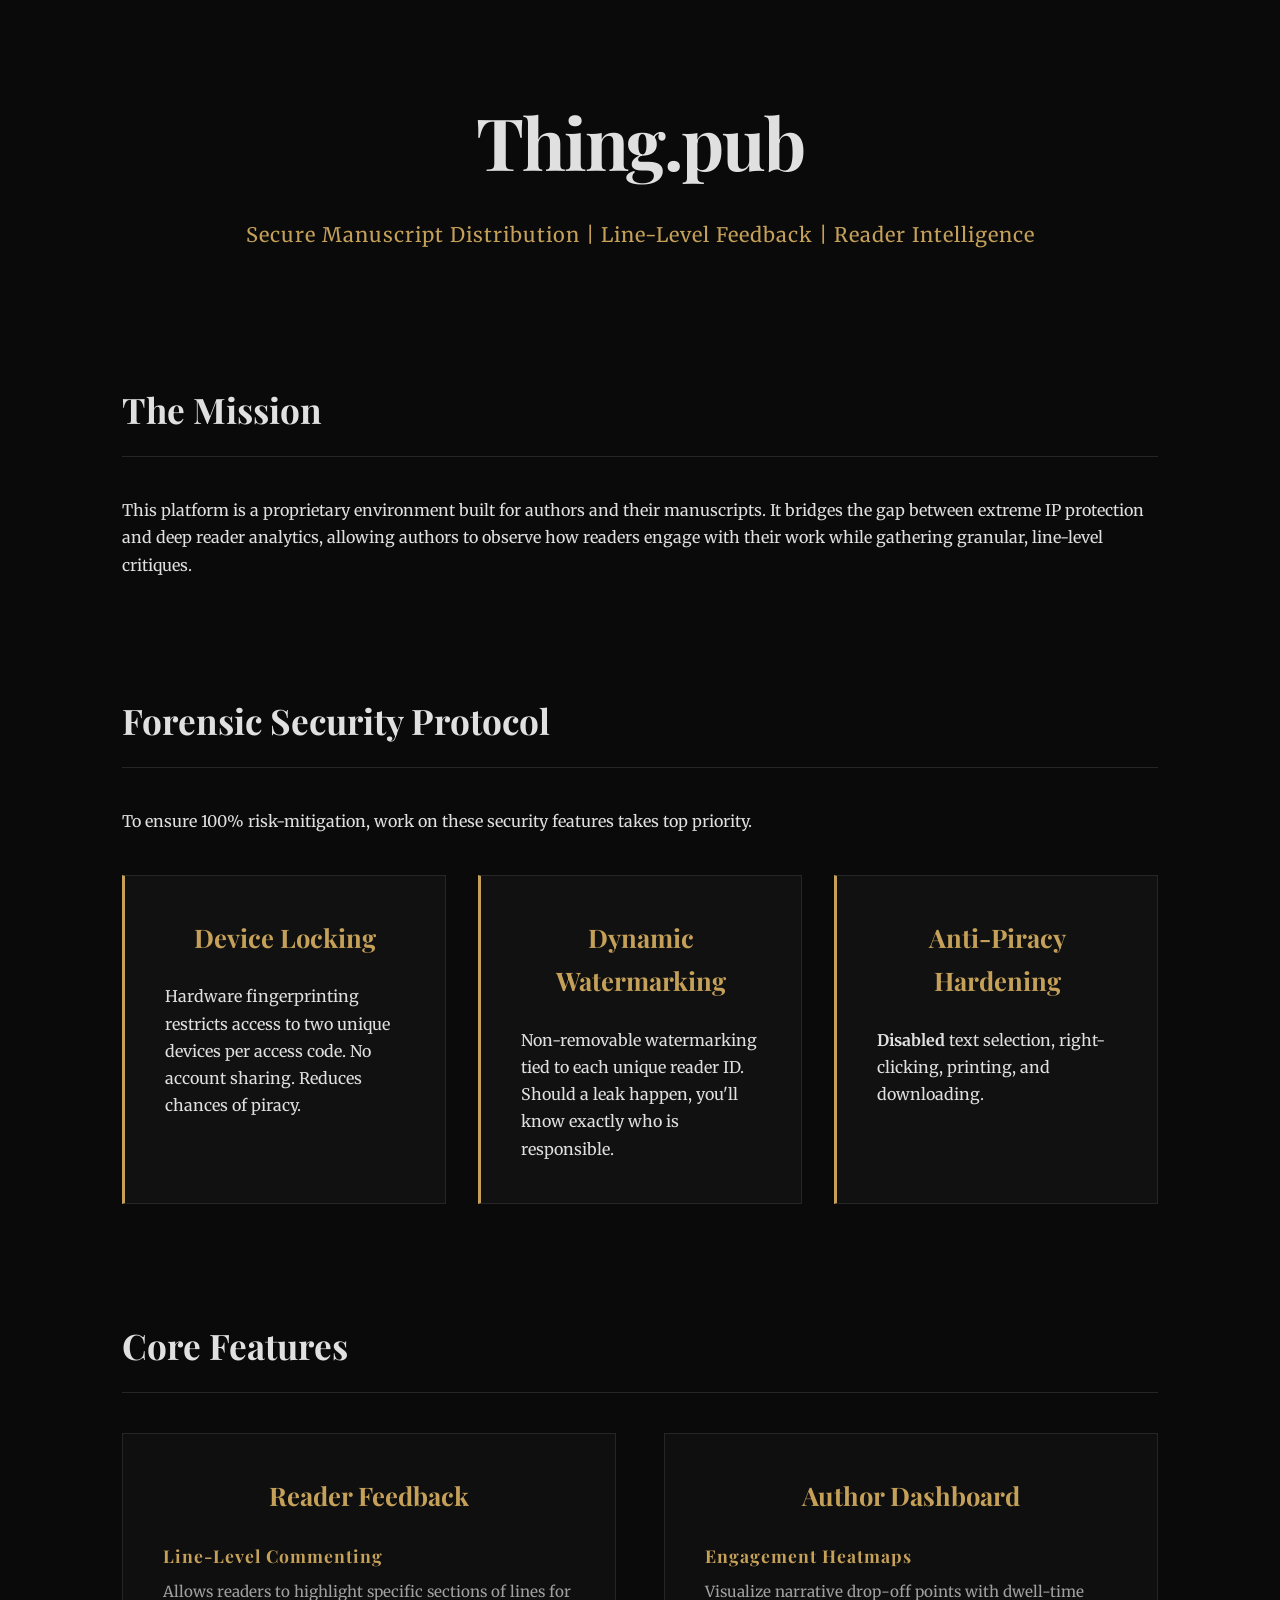
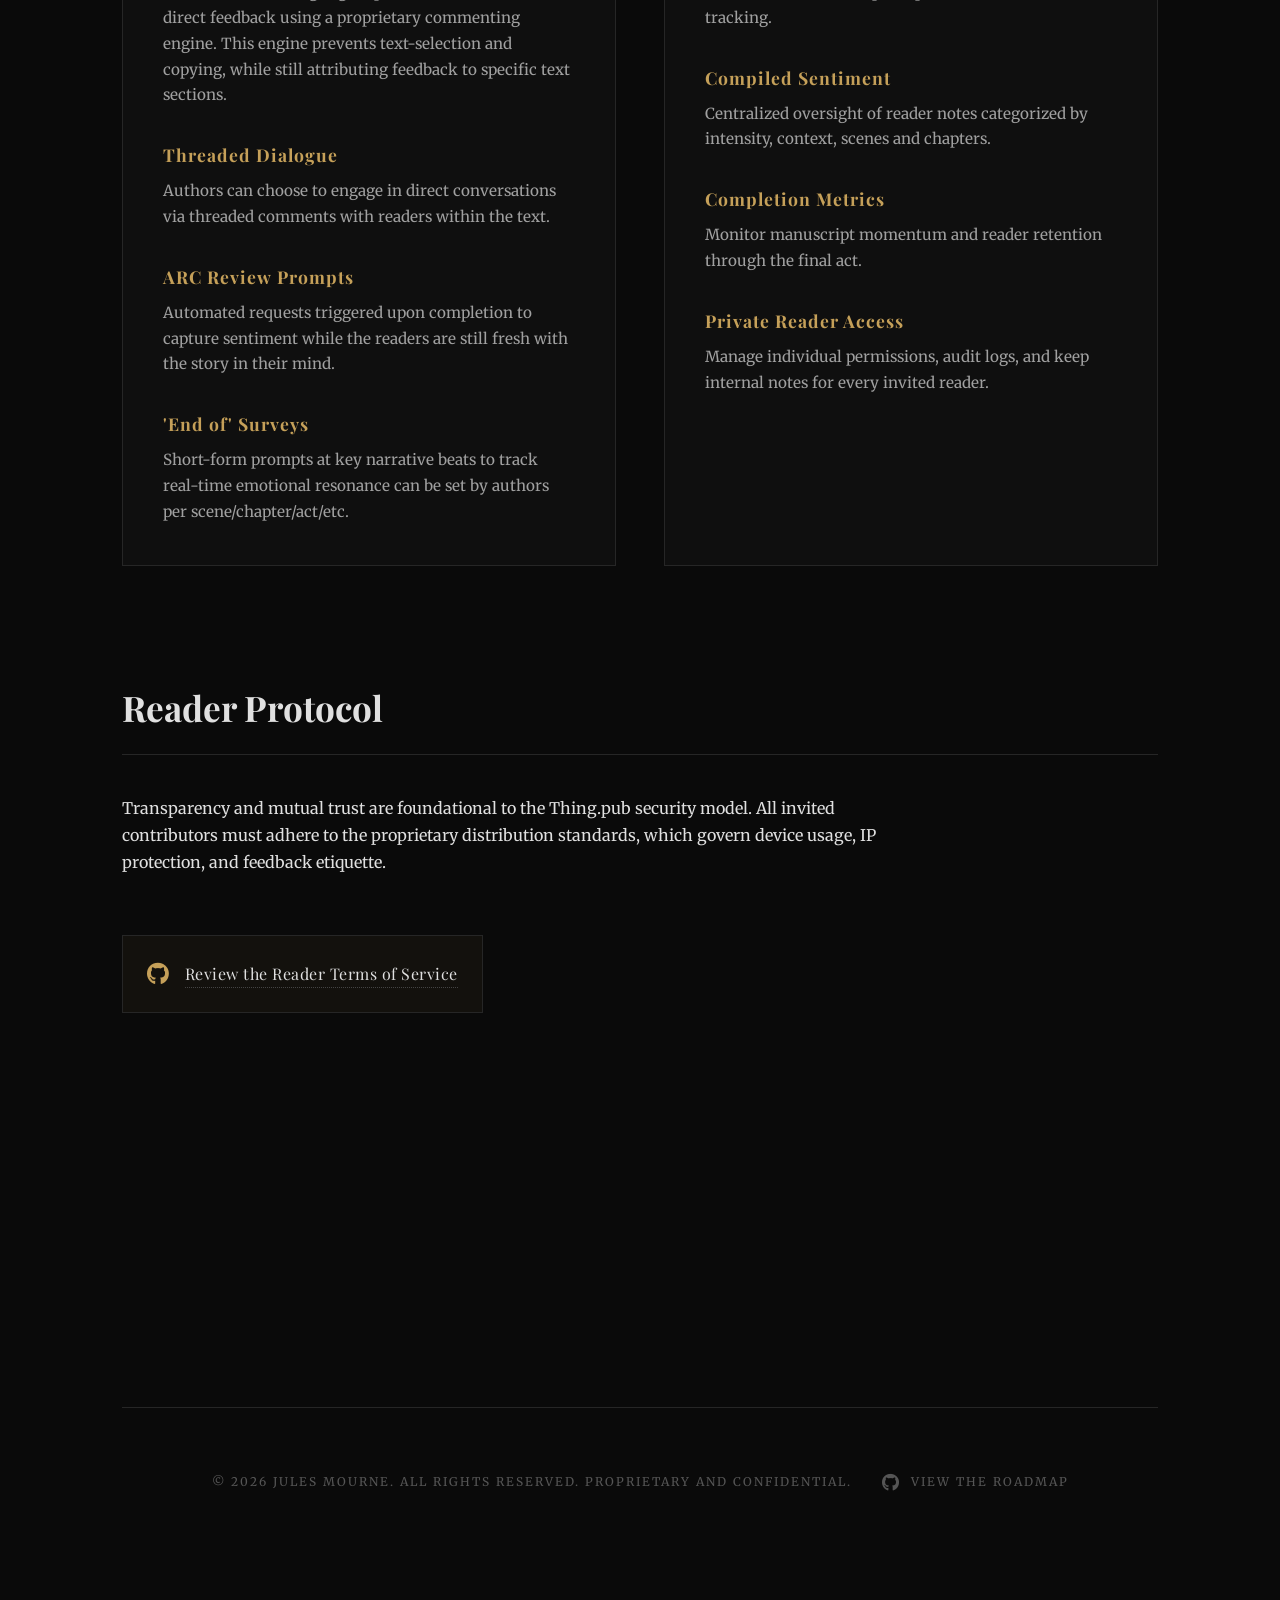
==== index.html @ 2115d245 "Update index.html" ====
<!DOCTYPE html>
<html lang="en">
<head>
    <meta charset="UTF-8">
    <meta name="viewport" content="width=device-width, initial-scale=1.0">
    <title>Thing.pub | Secure Manuscript Distribution</title>
    
    <link href="https://fonts.googleapis.com/css2?family=Merriweather:wght@300;400&family=Playfair+Display:wght@700&display=swap" rel="stylesheet">
    <link rel="stylesheet" href="https://cdnjs.cloudflare.com/ajax/libs/font-awesome/6.0.0/css/all.min.css">
    
    <style>
        :root {
            --bg-color: #0a0a0a;
            --card-bg: #141414;
            --text-primary: #e0e0e0;
            --text-secondary: #a0a0a0;
            --accent-color: #c5a059; 
            --border-color: #262626;
            --serif-header: 'Playfair Display', serif;
            --serif-body: 'Merriweather', serif;
        }

        * { box-sizing: border-box; margin: 0; padding: 0; }

        body {
            background-color: var(--bg-color);
            color: var(--text-primary);
            font-family: var(--serif-body);
            line-height: 1.7;
            -webkit-font-smoothing: antialiased;
        }

        .container {
            max-width: 1100px;
            margin: 0 auto;
            padding: 5rem 2rem;
        }

        header { text-align: center; margin-bottom: 8rem; }

        h1 {
            font-family: var(--serif-header);
            font-size: clamp(3rem, 8vw, 4.5rem);
            margin-bottom: 1rem;
            letter-spacing: -2px;
        }

        .tagline {
            font-style: none;
            color: var(--accent-color);
            font-size: 1.25rem;
            letter-spacing: 1px;
        }

        h2 {
            font-family: var(--serif-header);
            font-size: 2.2rem;
            margin-bottom: 2.5rem;
            border-bottom: 1px solid var(--border-color);
            padding-bottom: 1rem;
        }

        h3 {
            font-family: var(--serif-header);
            color: var(--accent-color);
            margin-bottom: 1.5rem;
            font-size: 1.6rem;
            text-align: center;
        }

        .section { margin-bottom: 7rem; }

        /* Section 1: Security Priority */
        .section h2 + p {
            margin-bottom: 2.5rem;
        }
        .security-grid {
            display: grid;
            grid-template-columns: repeat(auto-fit, minmax(300px, 1fr));
            gap: 2rem;
            margin-bottom: 4rem;
        }

        .security-card {
            background: #111;
            padding: 2.5rem;
            border: 1px solid var(--border-color);
            border-left: 3px solid var(--accent-color);
        }

        /* Section 2: Split Categories */
        .category-columns {
            display: grid;
            grid-template-columns: 1fr 1fr;
            gap: 3rem;
        }

        .column-box {
            background: rgba(255, 255, 255, 0.02);
            padding: 2.5rem;
            border: 1px solid var(--border-color);
        }

        .feature-item {
            margin-bottom: 2rem;
        }

        .feature-item:last-child { margin-bottom: 0; }

        .feature-item strong {
            display: block;
            color: var(--accent-color);
            font-family: var(--serif-header);
            font-size: 1.1rem;
            margin-bottom: 0.5rem;
            text-transform: none;
            letter-spacing: 1px;
        }

        .feature-item p {
            font-size: 0.95rem;
            color: var(--text-secondary);
            margin: 0;
        }

        /* Reader Info Styles */
        .protocol-content {
            max-width: 800px;
        }

        .legal-action {
            margin-top: 2rem;
            padding: 1.5rem;
            background: rgba(197, 160, 89, 0.05);
            border: 1px solid var(--border-color);
            display: inline-block;
        }

        .legal-link {
            color: var(--text-primary);
            text-decoration: none;
            display: flex;
            align-items: center;
            gap: 15px;
            font-size: 1rem;
            font-family: var(--serif-header);
            letter-spacing: 0.5px;
            transition: all 0.3s ease;
        }

        .legal-link i {
            font-size: 1.4rem;
            color: var(--accent-color);
        }

        .legal-link:hover {
            color: var(--accent-color);
            transform: translateX(5px);
        }

        .legal-link span {
            border-bottom: 1px dotted #444;
        }

        .legal-link:hover span {
            border-bottom-color: var(--accent-color);
        }
        /* CTA Area */
        .cta-container {
            text-align: center;
            padding: 5rem 2rem;
            border: 1px solid var(--border-color);
            background: linear-gradient(180deg, var(--bg-color) 0%, #111 100%);
            margin-top: 4rem;
        }

        .cta-buttons {
            display: flex;
            justify-content: center;
            gap: 20px;
            flex-wrap: wrap;
            margin-top: 3rem;
        }

        .btn {
            display: inline-flex;
            align-items: center;
            justify-content: center;
            padding: 1.1rem 2.8rem;
            text-decoration: none;
            text-transform: uppercase;
            letter-spacing: 2px;
            font-size: 0.85rem;
            transition: all 0.3s ease;
        }

        .btn-primary { background: var(--accent-color); color: #000; }
        .btn-secondary { border: 1px solid #444; color: #fff; }
        .btn-secondary:hover { background: #fff; color: #000; }

        footer {
            margin-top: 6rem;
            padding: 4rem 0;
            border-top: 1px solid var(--border-color);
        }

        .footer-content {
            display: flex;
            justify-content: center;
            align-items: center;
            gap: 30px;
            color: #555;
            font-size: 0.75rem;
            letter-spacing: 2px;
        }

        .footer-roadmap {
            color: #555;
            text-decoration: none;
            display: flex;
            align-items: center;
            gap: 10px;
            transition: all 0.3s ease;
            text-transform: uppercase;
        }

        .footer-roadmap i {
            font-size: 1.1rem;
        }

        .footer-roadmap span {
            border-bottom: 1px solid transparent;
        }

        .footer-roadmap:hover {
            color: var(--accent-color);
        }

        .footer-roadmap:hover span {
            border-bottom-color: var(--accent-color);
        }

        /* Mobile Responsiveness */
        @media (max-width: 850px) {
            .footer-content {
                flex-direction: column;
                gap: 20px;
                text-align: center;
            }
        }

    </style>

    <script>
    window.TallyConfig = {
    "formId": "GxDgYZ",
    "popup": {
        "width": 360,
        "hideTitle": true,
        "autoClose": 1000,
        "alignLeft": true,
        "doNotShowAfterSubmit": true
    }
    };
    </script>

    <script async src="https://tally.so/widgets/embed.js"></script>    
</head>
<body>   
    <div class="container">
        <header>
            <h1>Thing.pub</h1>
            <p class="tagline">Secure Manuscript Distribution | Line-Level Feedback | Reader Intelligence</p>
        </header>

        <section class="section">
            <h2>The Mission</h2>
            <p>This platform is a proprietary environment built for authors and their manuscripts. It bridges the gap between extreme IP protection and deep reader analytics, allowing authors to observe how readers engage with their work while gathering granular, line-level critiques.</p>
        </section>

        <section class="section">
            <h2>Forensic Security Protocol</h2>
            <p>To ensure 100% risk-mitigation, work on these security features takes top priority.</p>
            <div class="security-grid">
                <div class="security-card">
                    <h3>Device Locking</h3>
                    <p>Hardware fingerprinting restricts access to two unique devices per access code. No account sharing. Reduces chances of piracy.</p>
                </div>
                <div class="security-card">
                    <h3>Dynamic Watermarking</h3>
                    <p>Non-removable watermarking tied to each unique reader ID. Should a leak happen, you'll know exactly who is responsible.</p>
                </div>
                <div class="security-card">
                    <h3>Anti-Piracy Hardening</h3>
                    <p><strong>Disabled</strong> text selection, right-clicking, printing, and downloading.</p>
                </div>
            </div>
        </section>

        <section class="section">
            <h2>Core Features</h2>
            <div class="category-columns">
                
                <div class="column-box">
                    <h3>Reader Feedback</h3>
                    <div class="feature-item">
                        <strong>Line-Level Commenting</strong>
                        <p>Allows readers to highlight specific sections of lines for direct feedback using a proprietary commenting engine. This engine prevents text-selection and copying, while still attributing feedback to specific text sections.</p>
                    </div>
                    <div class="feature-item">
                        <strong>Threaded Dialogue</strong>
                        <p>Authors can choose to engage in direct conversations via threaded comments with readers within the text.</p>
                    </div>
                    <div class="feature-item">
                        <strong>ARC Review Prompts</strong>
                        <p>Automated requests triggered upon completion to capture sentiment while the readers are still fresh with the story in their mind.</p>
                    </div>
                    <div class="feature-item">
                        <strong>'End of' Surveys</strong>
                        <p>Short-form prompts at key narrative beats to track real-time emotional resonance can be set by authors per scene/chapter/act/etc.</p>
                    </div>
                </div>

                <div class="column-box">
                    <h3>Author Dashboard</h3>
                    <div class="feature-item">
                        <strong>Engagement Heatmaps</strong>
                        <p>Visualize narrative drop-off points with dwell-time tracking.</p>
                    </div>
                    <div class="feature-item">
                        <strong>Compiled Sentiment</strong>
                        <p>Centralized oversight of reader notes categorized by intensity, context, scenes and chapters.</p>
                    </div>
                    <div class="feature-item">
                        <strong>Completion Metrics</strong>
                        <p>Monitor manuscript momentum and reader retention through the final act.</p>
                    </div>
                    <div class="feature-item">
                        <strong>Private Reader Access</strong>
                        <p>Manage individual permissions, audit logs, and keep internal notes for every invited reader.</p>
                    </div>
                </div>

            </div>
        </section>

        <section class="section">
            <h2>Reader Protocol</h2>
            <div class="protocol-content">
                <p>Transparency and mutual trust are foundational to the Thing.pub security model. All invited contributors must adhere to the proprietary distribution standards, which govern device usage, IP protection, and feedback etiquette.</p>
                <br>
                <div class="legal-action">
                    <a href="https://github.com/jmourne/Thing/blob/main/READER_TERMS.md" class="legal-link" target="_blank" rel="noopener">
                        <i class="fa-brands fa-github"></i> 
                        <span>Review the Reader Terms of Service</span>
                    </a>
                </div>
            </div>
        </section>

        <iframe data-tally-src="https://tally.so/embed/GxDgYZ?alignLeft=1&hideTitle=1&transparentBackground=1&dynamicHeight=1" loading="lazy" width="100%" height="177" frameborder="0" marginheight="0" marginwidth="0" title="Thing.pub Early Adopter"></iframe>
        <script>var d=document,w="https://tally.so/widgets/embed.js",v=function(){"undefined"!=typeof Tally?Tally.loadEmbeds():d.querySelectorAll("iframe[data-tally-src]:not([src])").forEach((function(e){e.src=e.dataset.tallySrc}))};if("undefined"!=typeof Tally)v();else if(d.querySelector('script[src="'+w+'"]')==null){var s=d.createElement("script");s.src=w,s.onload=v,s.onerror=v,d.body.appendChild(s);}</script>
        
        <footer>
            <div class="footer-content">
                <span>&copy; 2026 JULES MOURNE. ALL RIGHTS RESERVED. PROPRIETARY AND CONFIDENTIAL.</span>
                <a href="https://github.com/users/jmourne/projects/1" class="footer-roadmap" target="_blank">
                    <i class="fa-brands fa-github"></i>
                    <span>View the Roadmap</span>
                </a>
            </div>
        </footer>

</body>
</html>
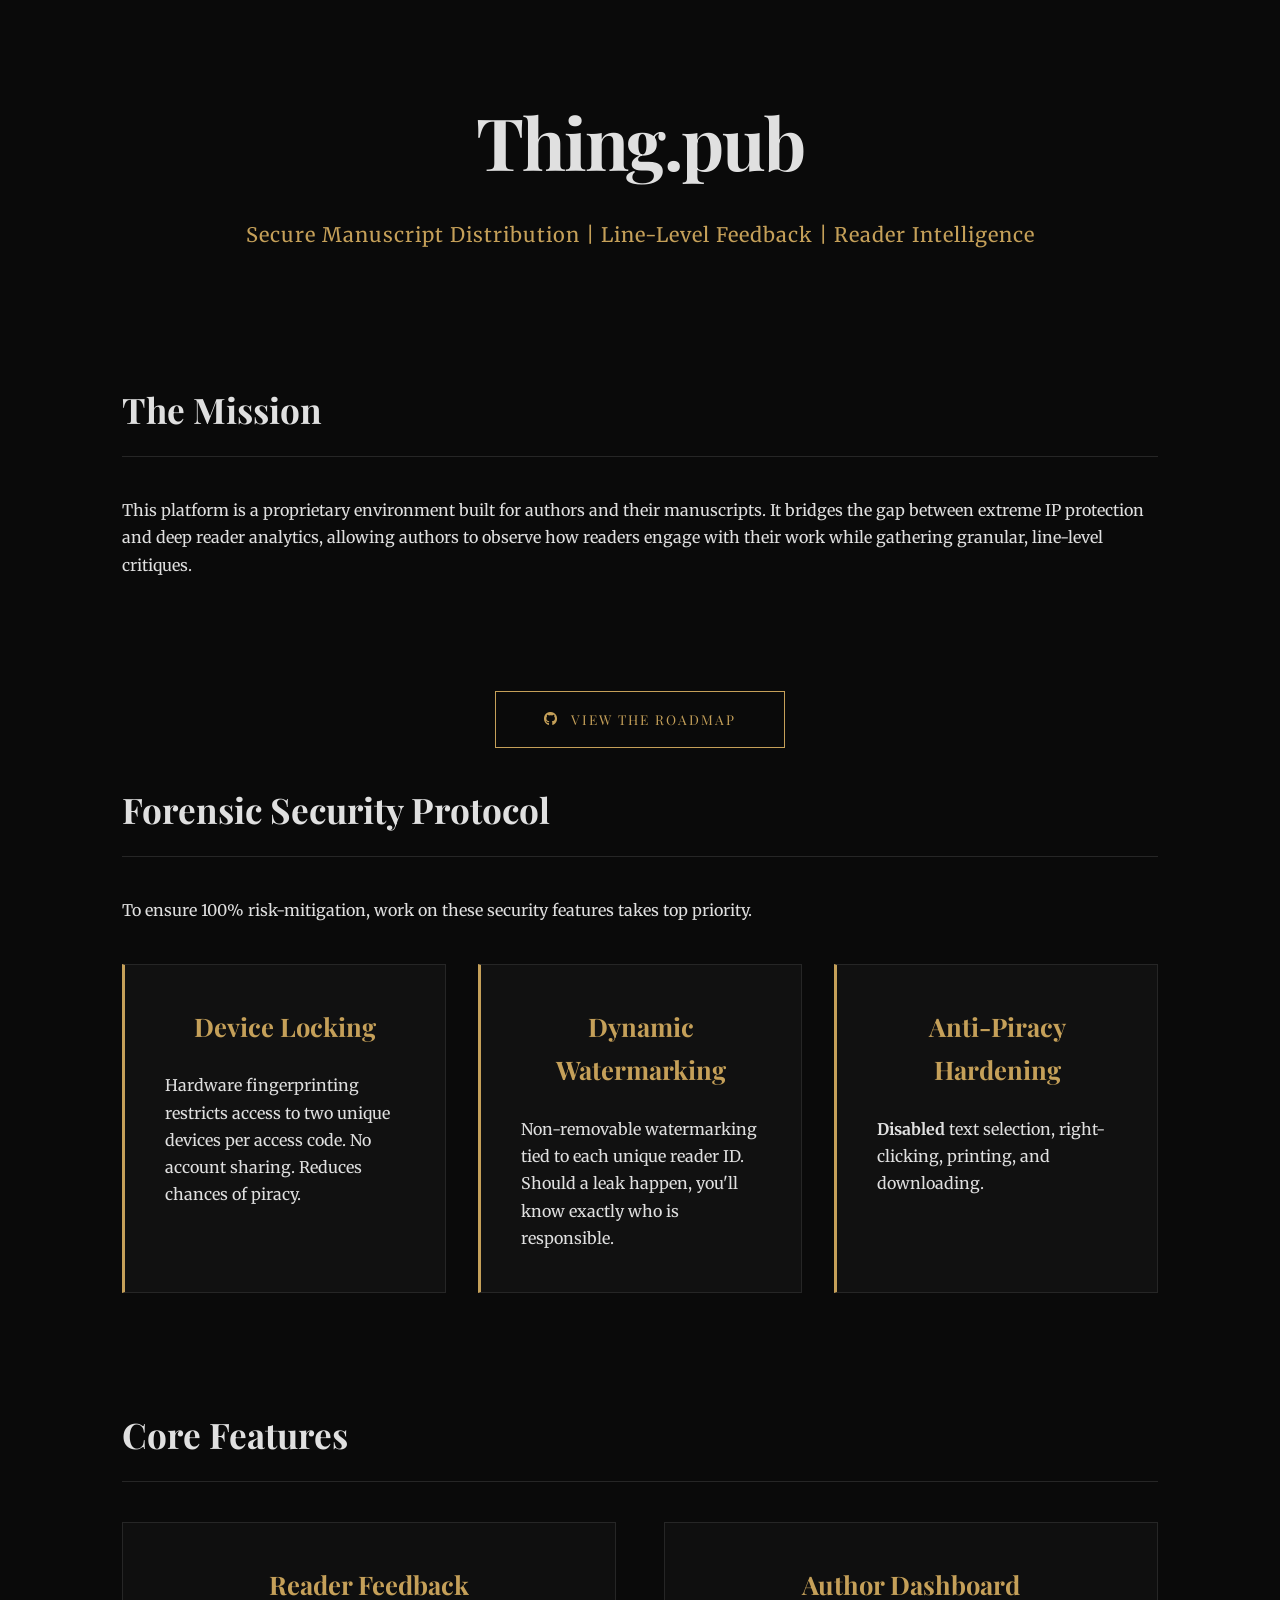
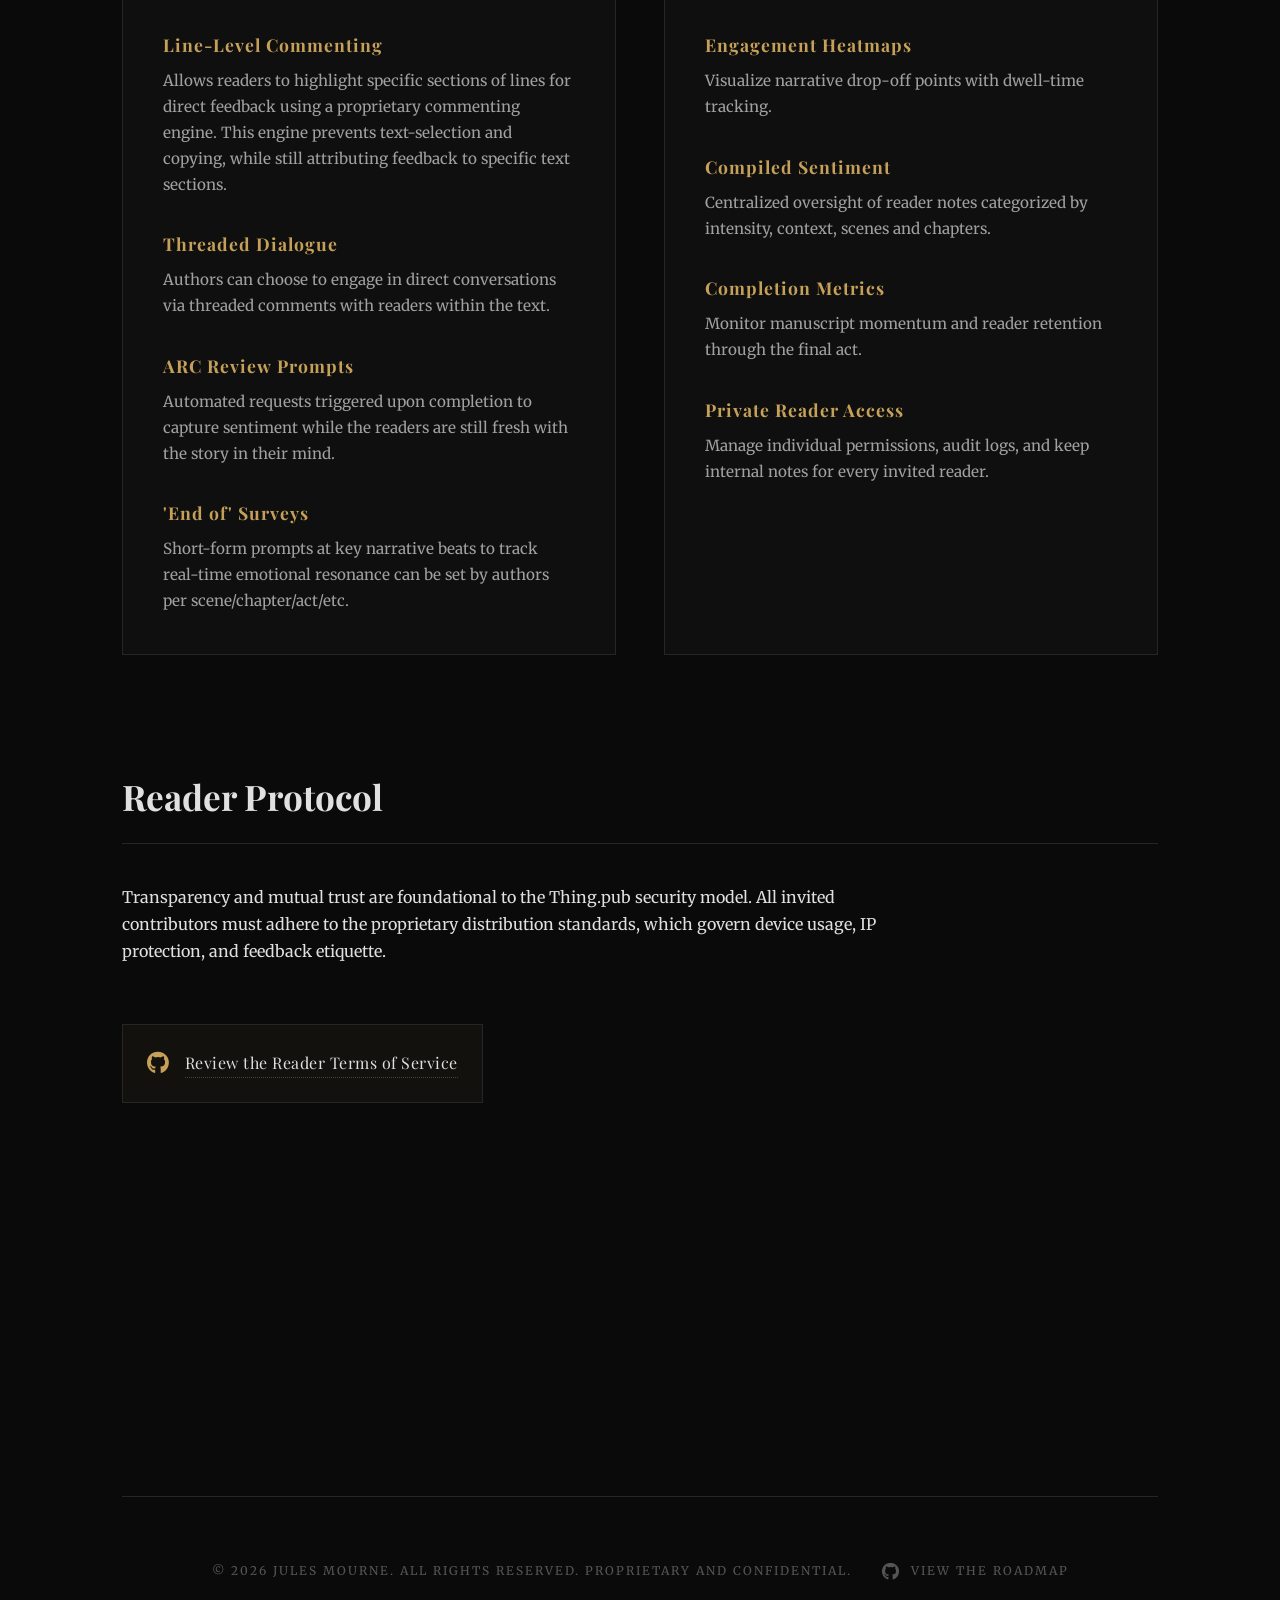
==== commit 7491bf73: "Update index.html added roadmap" ====
--- a/index.html
+++ b/index.html
@@ -68,12 +68,36 @@
             text-align: center;
         }
 
-        .section { margin-bottom: 7rem; }
-
+        .section { margin-bottom: 7rem; 
+        }
+        
+        .section h2 + p {
+        margin-bottom: 2.5rem;
+        }
+        
+        .roadmap-cta {
+            text-align: center;
+            margin-top: 3rem;
+            margin-bottom: 2rem;
+        }
+        
+        .roadmap-cta .btn-secondary {
+            padding: 1rem 3rem;
+            font-family: var(--serif-header);
+            border-color: var(--accent-color);
+            color: var(--accent-color);
+        }
+        
+        .roadmap-cta .btn-secondary i {
+            margin-right: 12px;
+        }
+        
+        .roadmap-cta .btn-secondary:hover {
+            background: var(--accent-color);
+            color: #000;
+        }
+        
         /* Section 1: Security Priority */
-        .section h2 + p {
-            margin-bottom: 2.5rem;
-        }
         .security-grid {
             display: grid;
             grid-template-columns: repeat(auto-fit, minmax(300px, 1fr));
@@ -277,7 +301,12 @@
             <h2>The Mission</h2>
             <p>This platform is a proprietary environment built for authors and their manuscripts. It bridges the gap between extreme IP protection and deep reader analytics, allowing authors to observe how readers engage with their work while gathering granular, line-level critiques.</p>
         </section>
-
+        <div class="roadmap-cta">
+            <a href="https://github.com/users/jmourne/projects/1" class="btn btn-secondary" target="_blank" rel="noopener">
+                <i class="fa-brands fa-github"></i> 
+                View the Roadmap
+            </a>
+        </div>
         <section class="section">
             <h2>Forensic Security Protocol</h2>
             <p>To ensure 100% risk-mitigation, work on these security features takes top priority.</p>
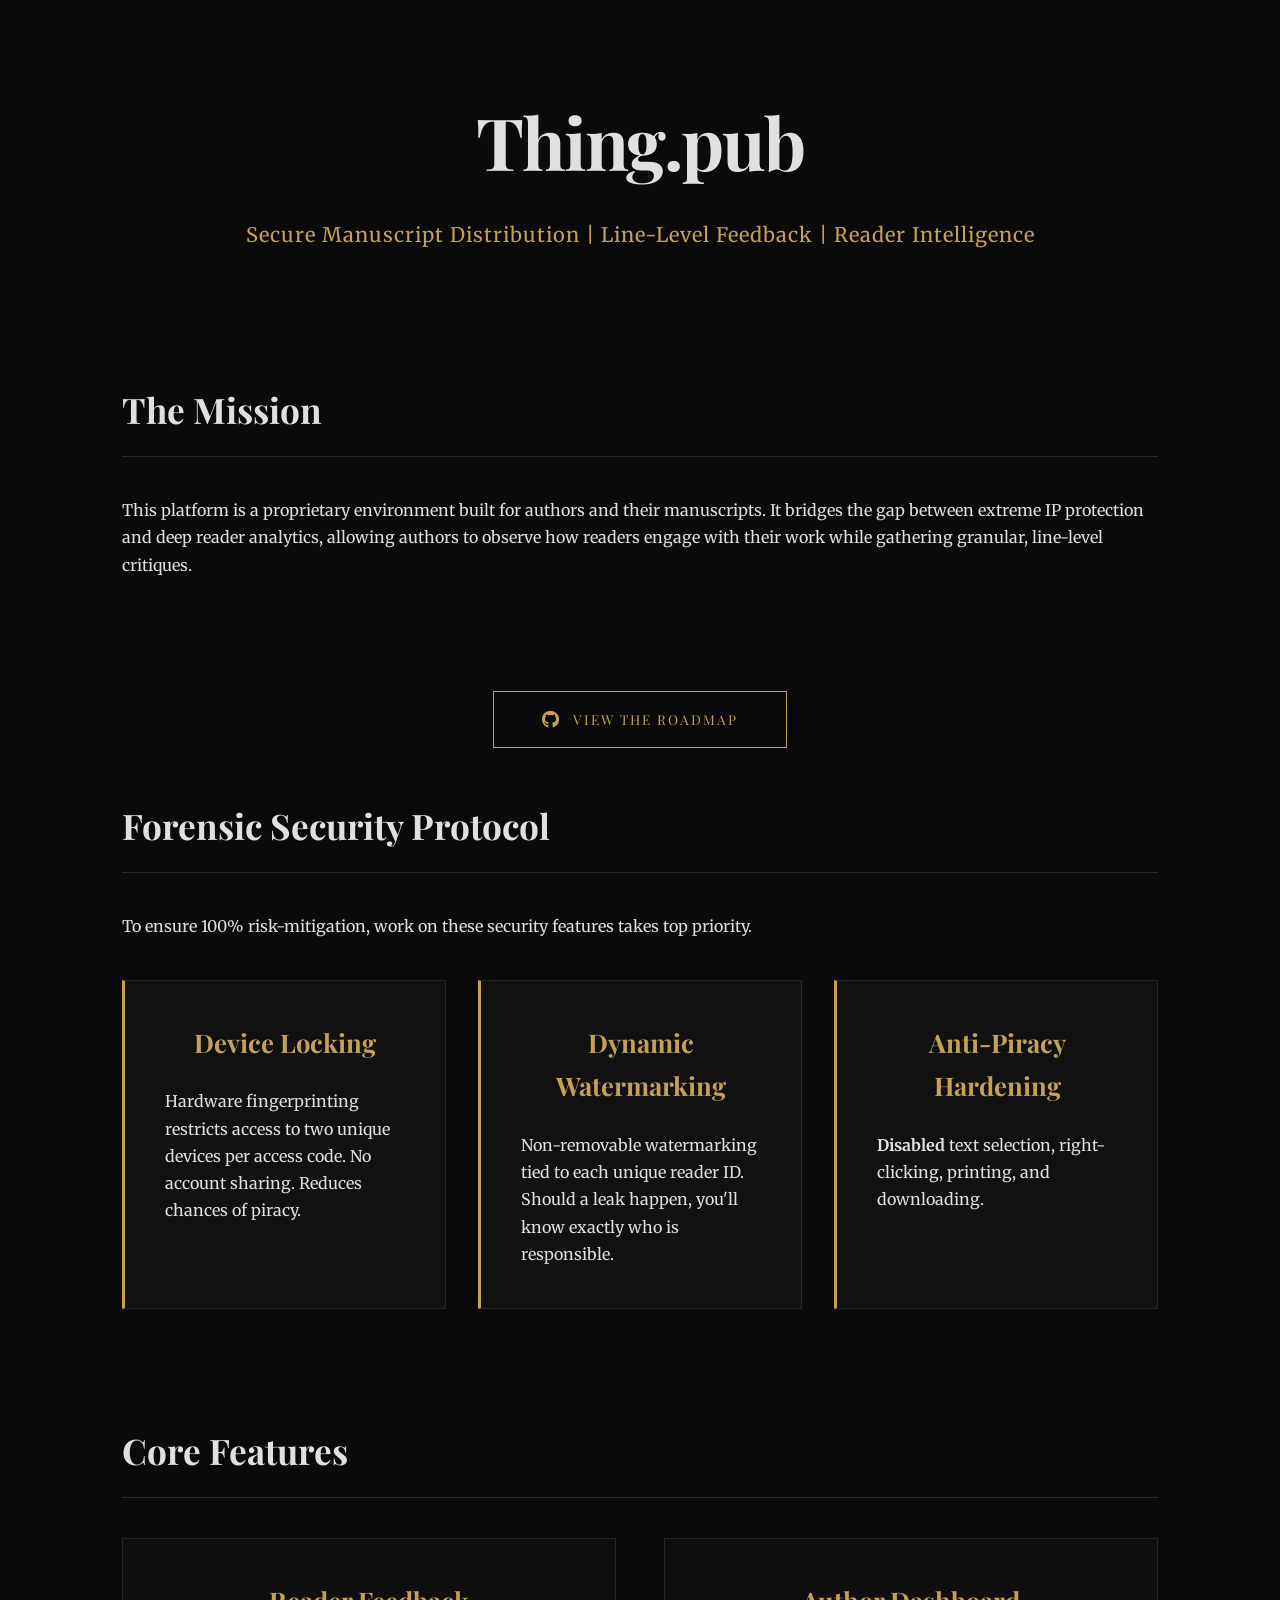
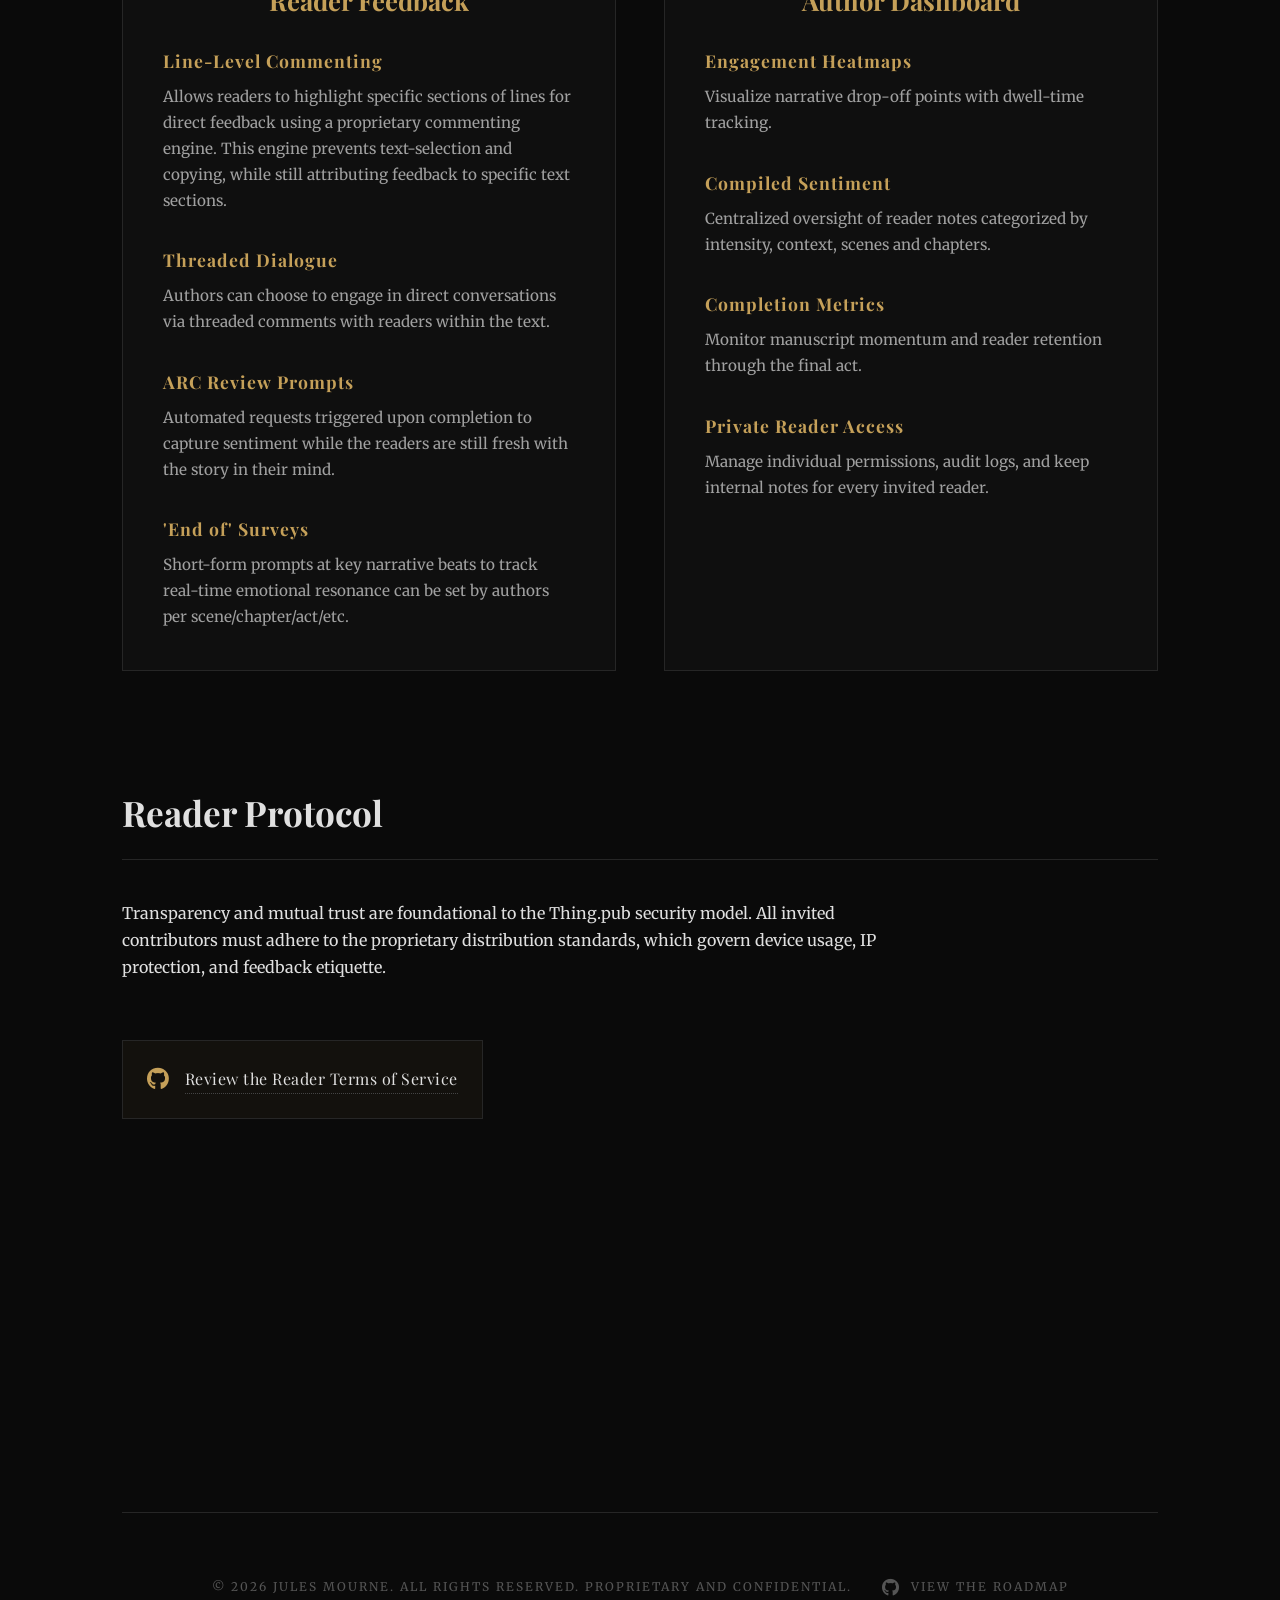
==== commit d281851d: "Update index.html" ====
--- a/index.html
+++ b/index.html
@@ -77,8 +77,8 @@
         
         .roadmap-cta {
             text-align: center;
-            margin-top: 3rem;
-            margin-bottom: 2rem;
+            margin-top: 1rem;
+            margin-bottom: 3rem;
         }
         
         .roadmap-cta .btn-secondary {
@@ -219,8 +219,31 @@
         }
 
         .btn-primary { background: var(--accent-color); color: #000; }
-        .btn-secondary { border: 1px solid #444; color: #fff; }
-        .btn-secondary:hover { background: #fff; color: #000; }
+        
+        .btn-secondary {
+            display: inline-flex;
+            align-items: center;
+            justify-content: center;
+            padding: 1rem 3rem;
+            font-family: var(--serif-header);
+            text-decoration: none;
+            text-transform: uppercase;
+            letter-spacing: 2px;
+            font-size: 0.85rem;
+            border: 1px solid var(--accent-color);
+            color: var(--accent-color);
+            transition: all 0.3s ease;
+        }
+        
+        .btn-secondary i {
+            margin-right: 12px;
+            font-size: 1.1rem;
+        }
+        
+        .btn-secondary:hover {
+            background: var(--accent-color);
+            color: #000;
+        }
 
         footer {
             margin-top: 6rem;
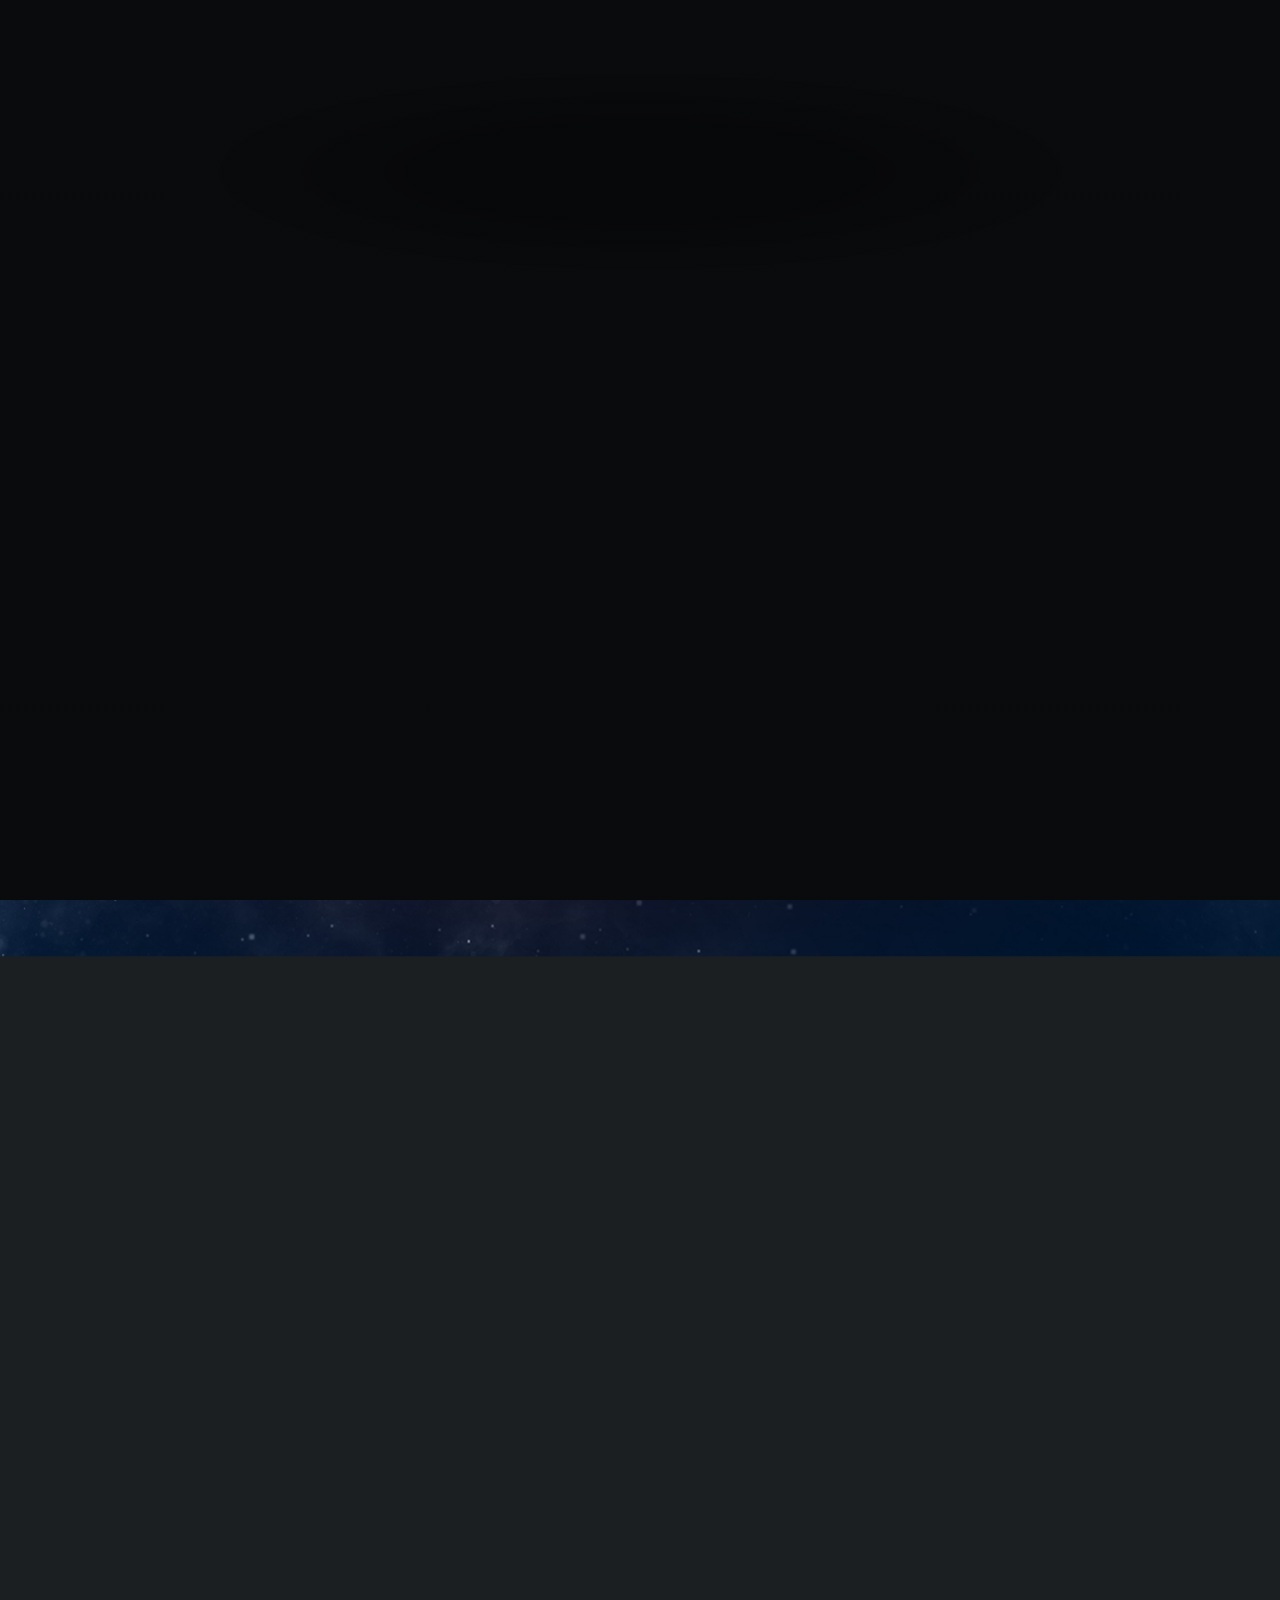
==== commit 7287513c: "mention fix" ====
--- a/index.html
+++ b/index.html
@@ -1,427 +1,481 @@
-<!DOCTYPE html>
-<html lang="en">
-<head>
-    <meta charset="UTF-8">
-    <meta name="viewport" content="width=device-width, initial-scale=1.0">
-    <title>Thing.pub | Secure Manuscript Distribution</title>
-    
-    <link href="https://fonts.googleapis.com/css2?family=Merriweather:wght@300;400&family=Playfair+Display:wght@700&display=swap" rel="stylesheet">
-    <link rel="stylesheet" href="https://cdnjs.cloudflare.com/ajax/libs/font-awesome/6.0.0/css/all.min.css">
-    
-    <style>
-        :root {
-            --bg-color: #0a0a0a;
-            --card-bg: #141414;
-            --text-primary: #e0e0e0;
-            --text-secondary: #a0a0a0;
-            --accent-color: #c5a059; 
-            --border-color: #262626;
-            --serif-header: 'Playfair Display', serif;
-            --serif-body: 'Merriweather', serif;
-        }
-
-        * { box-sizing: border-box; margin: 0; padding: 0; }
-
-        body {
-            background-color: var(--bg-color);
-            color: var(--text-primary);
-            font-family: var(--serif-body);
-            line-height: 1.7;
-            -webkit-font-smoothing: antialiased;
-        }
-
-        .container {
-            max-width: 1100px;
-            margin: 0 auto;
-            padding: 5rem 2rem;
-        }
-
-        header { text-align: center; margin-bottom: 8rem; }
-
-        h1 {
-            font-family: var(--serif-header);
-            font-size: clamp(3rem, 8vw, 4.5rem);
-            margin-bottom: 1rem;
-            letter-spacing: -2px;
-        }
-
-        .tagline {
-            font-style: none;
-            color: var(--accent-color);
-            font-size: 1.25rem;
-            letter-spacing: 1px;
-        }
-
-        h2 {
-            font-family: var(--serif-header);
-            font-size: 2.2rem;
-            margin-bottom: 2.5rem;
-            border-bottom: 1px solid var(--border-color);
-            padding-bottom: 1rem;
-        }
-
-        h3 {
-            font-family: var(--serif-header);
-            color: var(--accent-color);
-            margin-bottom: 1.5rem;
-            font-size: 1.6rem;
-            text-align: center;
-        }
-
-        .section { margin-bottom: 7rem; 
-        }
-        
-        .section h2 + p {
-        margin-bottom: 2.5rem;
-        }
-        
-        .roadmap-cta {
-            text-align: center;
-            margin-top: 1rem;
-            margin-bottom: 3rem;
-        }
-        
-        .roadmap-cta .btn-secondary {
-            padding: 1rem 3rem;
-            font-family: var(--serif-header);
-            border-color: var(--accent-color);
-            color: var(--accent-color);
-        }
-        
-        .roadmap-cta .btn-secondary i {
-            margin-right: 12px;
-        }
-        
-        .roadmap-cta .btn-secondary:hover {
-            background: var(--accent-color);
-            color: #000;
-        }
-        
-        /* Section 1: Security Priority */
-        .security-grid {
-            display: grid;
-            grid-template-columns: repeat(auto-fit, minmax(300px, 1fr));
-            gap: 2rem;
-            margin-bottom: 4rem;
-        }
-
-        .security-card {
-            background: #111;
-            padding: 2.5rem;
-            border: 1px solid var(--border-color);
-            border-left: 3px solid var(--accent-color);
-        }
-
-        /* Section 2: Split Categories */
-        .category-columns {
-            display: grid;
-            grid-template-columns: 1fr 1fr;
-            gap: 3rem;
-        }
-
-        .column-box {
-            background: rgba(255, 255, 255, 0.02);
-            padding: 2.5rem;
-            border: 1px solid var(--border-color);
-        }
-
-        .feature-item {
-            margin-bottom: 2rem;
-        }
-
-        .feature-item:last-child { margin-bottom: 0; }
-
-        .feature-item strong {
-            display: block;
-            color: var(--accent-color);
-            font-family: var(--serif-header);
-            font-size: 1.1rem;
-            margin-bottom: 0.5rem;
-            text-transform: none;
-            letter-spacing: 1px;
-        }
-
-        .feature-item p {
-            font-size: 0.95rem;
-            color: var(--text-secondary);
-            margin: 0;
-        }
-
-        /* Reader Info Styles */
-        .protocol-content {
-            max-width: 800px;
-        }
-
-        .legal-action {
-            margin-top: 2rem;
-            padding: 1.5rem;
-            background: rgba(197, 160, 89, 0.05);
-            border: 1px solid var(--border-color);
-            display: inline-block;
-        }
-
-        .legal-link {
-            color: var(--text-primary);
-            text-decoration: none;
-            display: flex;
-            align-items: center;
-            gap: 15px;
-            font-size: 1rem;
-            font-family: var(--serif-header);
-            letter-spacing: 0.5px;
-            transition: all 0.3s ease;
-        }
-
-        .legal-link i {
-            font-size: 1.4rem;
-            color: var(--accent-color);
-        }
-
-        .legal-link:hover {
-            color: var(--accent-color);
-            transform: translateX(5px);
-        }
-
-        .legal-link span {
-            border-bottom: 1px dotted #444;
-        }
-
-        .legal-link:hover span {
-            border-bottom-color: var(--accent-color);
-        }
-        /* CTA Area */
-        .cta-container {
-            text-align: center;
-            padding: 5rem 2rem;
-            border: 1px solid var(--border-color);
-            background: linear-gradient(180deg, var(--bg-color) 0%, #111 100%);
-            margin-top: 4rem;
-        }
-
-        .cta-buttons {
-            display: flex;
-            justify-content: center;
-            gap: 20px;
-            flex-wrap: wrap;
-            margin-top: 3rem;
-        }
-
-        .btn {
-            display: inline-flex;
-            align-items: center;
-            justify-content: center;
-            padding: 1.1rem 2.8rem;
-            text-decoration: none;
-            text-transform: uppercase;
-            letter-spacing: 2px;
-            font-size: 0.85rem;
-            transition: all 0.3s ease;
-        }
-
-        .btn-primary { background: var(--accent-color); color: #000; }
-        
-        .btn-secondary {
-            display: inline-flex;
-            align-items: center;
-            justify-content: center;
-            padding: 1rem 3rem;
-            font-family: var(--serif-header);
-            text-decoration: none;
-            text-transform: uppercase;
-            letter-spacing: 2px;
-            font-size: 0.85rem;
-            border: 1px solid var(--accent-color);
-            color: var(--accent-color);
-            transition: all 0.3s ease;
-        }
-        
-        .btn-secondary i {
-            margin-right: 12px;
-            font-size: 1.1rem;
-        }
-        
-        .btn-secondary:hover {
-            background: var(--accent-color);
-            color: #000;
-        }
-
-        footer {
-            margin-top: 6rem;
-            padding: 4rem 0;
-            border-top: 1px solid var(--border-color);
-        }
-
-        .footer-content {
-            display: flex;
-            justify-content: center;
-            align-items: center;
-            gap: 30px;
-            color: #555;
-            font-size: 0.75rem;
-            letter-spacing: 2px;
-        }
-
-        .footer-roadmap {
-            color: #555;
-            text-decoration: none;
-            display: flex;
-            align-items: center;
-            gap: 10px;
-            transition: all 0.3s ease;
-            text-transform: uppercase;
-        }
-
-        .footer-roadmap i {
-            font-size: 1.1rem;
-        }
-
-        .footer-roadmap span {
-            border-bottom: 1px solid transparent;
-        }
-
-        .footer-roadmap:hover {
-            color: var(--accent-color);
-        }
-
-        .footer-roadmap:hover span {
-            border-bottom-color: var(--accent-color);
-        }
-
-        /* Mobile Responsiveness */
-        @media (max-width: 850px) {
-            .footer-content {
-                flex-direction: column;
-                gap: 20px;
-                text-align: center;
-            }
-        }
-
-    </style>
-
-    <script>
-    window.TallyConfig = {
-    "formId": "GxDgYZ",
-    "popup": {
-        "width": 360,
-        "hideTitle": true,
-        "autoClose": 1000,
-        "alignLeft": true,
-        "doNotShowAfterSubmit": true
-    }
-    };
-    </script>
-
-    <script async src="https://tally.so/widgets/embed.js"></script>    
-</head>
-<body>   
-    <div class="container">
-        <header>
-            <h1>Thing.pub</h1>
-            <p class="tagline">Secure Manuscript Distribution | Line-Level Feedback | Reader Intelligence</p>
-        </header>
-
-        <section class="section">
-            <h2>The Mission</h2>
-            <p>This platform is a proprietary environment built for authors and their manuscripts. It bridges the gap between extreme IP protection and deep reader analytics, allowing authors to observe how readers engage with their work while gathering granular, line-level critiques.</p>
-        </section>
-        <div class="roadmap-cta">
-            <a href="https://github.com/users/jmourne/projects/1" class="btn btn-secondary" target="_blank" rel="noopener">
-                <i class="fa-brands fa-github"></i> 
-                View the Roadmap
-            </a>
-        </div>
-        <section class="section">
-            <h2>Forensic Security Protocol</h2>
-            <p>To ensure 100% risk-mitigation, work on these security features takes top priority.</p>
-            <div class="security-grid">
-                <div class="security-card">
-                    <h3>Device Locking</h3>
-                    <p>Hardware fingerprinting restricts access to two unique devices per access code. No account sharing. Reduces chances of piracy.</p>
-                </div>
-                <div class="security-card">
-                    <h3>Dynamic Watermarking</h3>
-                    <p>Non-removable watermarking tied to each unique reader ID. Should a leak happen, you'll know exactly who is responsible.</p>
-                </div>
-                <div class="security-card">
-                    <h3>Anti-Piracy Hardening</h3>
-                    <p><strong>Disabled</strong> text selection, right-clicking, printing, and downloading.</p>
-                </div>
-            </div>
-        </section>
-
-        <section class="section">
-            <h2>Core Features</h2>
-            <div class="category-columns">
-                
-                <div class="column-box">
-                    <h3>Reader Feedback</h3>
-                    <div class="feature-item">
-                        <strong>Line-Level Commenting</strong>
-                        <p>Allows readers to highlight specific sections of lines for direct feedback using a proprietary commenting engine. This engine prevents text-selection and copying, while still attributing feedback to specific text sections.</p>
-                    </div>
-                    <div class="feature-item">
-                        <strong>Threaded Dialogue</strong>
-                        <p>Authors can choose to engage in direct conversations via threaded comments with readers within the text.</p>
-                    </div>
-                    <div class="feature-item">
-                        <strong>ARC Review Prompts</strong>
-                        <p>Automated requests triggered upon completion to capture sentiment while the readers are still fresh with the story in their mind.</p>
-                    </div>
-                    <div class="feature-item">
-                        <strong>'End of' Surveys</strong>
-                        <p>Short-form prompts at key narrative beats to track real-time emotional resonance can be set by authors per scene/chapter/act/etc.</p>
-                    </div>
-                </div>
-
-                <div class="column-box">
-                    <h3>Author Dashboard</h3>
-                    <div class="feature-item">
-                        <strong>Engagement Heatmaps</strong>
-                        <p>Visualize narrative drop-off points with dwell-time tracking.</p>
-                    </div>
-                    <div class="feature-item">
-                        <strong>Compiled Sentiment</strong>
-                        <p>Centralized oversight of reader notes categorized by intensity, context, scenes and chapters.</p>
-                    </div>
-                    <div class="feature-item">
-                        <strong>Completion Metrics</strong>
-                        <p>Monitor manuscript momentum and reader retention through the final act.</p>
-                    </div>
-                    <div class="feature-item">
-                        <strong>Private Reader Access</strong>
-                        <p>Manage individual permissions, audit logs, and keep internal notes for every invited reader.</p>
-                    </div>
-                </div>
-
-            </div>
-        </section>
-
-        <section class="section">
-            <h2>Reader Protocol</h2>
-            <div class="protocol-content">
-                <p>Transparency and mutual trust are foundational to the Thing.pub security model. All invited contributors must adhere to the proprietary distribution standards, which govern device usage, IP protection, and feedback etiquette.</p>
-                <br>
-                <div class="legal-action">
-                    <a href="https://github.com/jmourne/Thing/blob/main/READER_TERMS.md" class="legal-link" target="_blank" rel="noopener">
-                        <i class="fa-brands fa-github"></i> 
-                        <span>Review the Reader Terms of Service</span>
-                    </a>
-                </div>
-            </div>
-        </section>
-
-        <iframe data-tally-src="https://tally.so/embed/GxDgYZ?alignLeft=1&hideTitle=1&transparentBackground=1&dynamicHeight=1" loading="lazy" width="100%" height="177" frameborder="0" marginheight="0" marginwidth="0" title="Thing.pub Early Adopter"></iframe>
-        <script>var d=document,w="https://tally.so/widgets/embed.js",v=function(){"undefined"!=typeof Tally?Tally.loadEmbeds():d.querySelectorAll("iframe[data-tally-src]:not([src])").forEach((function(e){e.src=e.dataset.tallySrc}))};if("undefined"!=typeof Tally)v();else if(d.querySelector('script[src="'+w+'"]')==null){var s=d.createElement("script");s.src=w,s.onload=v,s.onerror=v,d.body.appendChild(s);}</script>
-        
-        <footer>
-            <div class="footer-content">
-                <span>&copy; 2026 JULES MOURNE. ALL RIGHTS RESERVED. PROPRIETARY AND CONFIDENTIAL.</span>
-                <a href="https://github.com/users/jmourne/projects/1" class="footer-roadmap" target="_blank">
-                    <i class="fa-brands fa-github"></i>
-                    <span>View the Roadmap</span>
-                </a>
-            </div>
-        </footer>
-
-</body>
+<!DOCTYPE HTML>
+<!--
+	Dimension by HTML5 UP
+	html5up.net | @ajlkn
+	Free for personal and commercial use under the CCA 3.0 license (html5up.net/license)
+-->
+<html>
+	<head>
+		<title>Thing.pub</title>
+		<meta charset="utf-8" />
+		<meta name="viewport" content="width=device-width, initial-scale=1, user-scalable=no" />
+		<link rel="stylesheet" href="https://cdnjs.cloudflare.com/ajax/libs/font-awesome/6.5.1/css/all.min.css" />
+		<link rel="stylesheet" href="assets/css/main.css" />
+		<noscript><link rel="stylesheet" href="assets/css/noscript.css" /></noscript>
+	</head>
+	<body class="is-preload">
+
+		<!-- Wrapper -->
+			<div id="wrapper">
+
+				<!-- Header -->
+					<header id="header">
+						<div class="logo">
+							<!--<a href="index.html" style="border-bottom: 0;"><span class="icon solid fa-shield-heart"></span></a>-->
+							<a href="index.html" 
+								style="border-bottom: 0;" 
+								onmouseover="this.querySelector('.icon').style.color='#F7E7CE';" 
+								onmouseout="this.querySelector('.icon').style.color='';" >
+								<span class="icon solid fa-shield-heart"></span>
+							</a>
+						</div>
+						<div class="content">
+							<div class="inner">
+								<h1>Thing.pub</h1>
+								<p>A security first Beta & ARC platform.</p>
+								<blockquote><strong>Extreme IP protection</strong> meets <strong>reader analytics</strong>. Thing.pub empowers authors with reader engagement, without ever compromising the safety of their work.</blockquote>
+							</div>
+						</div>
+						<nav>
+							<ul>
+								<li><a href="#status">Status</a></li>
+								<li><a href="#features">Features</a></li>
+								<li><a href="#signup">Sign Up</a></li>
+								<li><a href="#roadmap">Roadmap</a></li>
+								<li><a href="#about">About</a></li>
+								<!--<li><a href="#contact">Contact</a></li>-->
+								<!--<li><a href="#elements">Elements</a></li>-->
+							</ul>
+						</nav>
+					</header>
+
+				<!-- Main -->
+					<div id="main">
+
+						<!-- Status -->
+							<article id="status">
+								<h2 class="major">Status: Early Development</h2>
+								<span class="image main"><img src="images/pic01.jpg" alt="" /></span>
+								<p><i>Last Update: April 2026</i></p>
+								<p><strong>Active early development.</strong> My first protoype is complete, now I'm building to scale the system. Follow along on <a href="">substack</a> for regular updates.</p>
+							</article>
+
+						<!-- Features -->
+							<article id="features">
+								<h2 class="major">Security & Features</h2>
+								<div class="table-wrapper">
+									<table class="alt">
+										<thead>
+											<tr>
+												<th style="width: 10%; text-align: center;">Type</th>
+												<th>Feature & Capability</th>
+											</tr>
+										</thead>
+										<tbody>
+											<tr>
+												<td style="text-align: center; vertical-align: middle;">
+													<span class="icon solid fa-user-lock" style="color: #F7E7CE;"></span>
+												</td>
+												<td style="vertical-align: middle;">
+													<b>Device Locking:</b> Hardware fingerprinting restricts access to two unique devices. Preventing account sharing and reducing chances of piracy.
+												</td>
+											</tr>
+											<tr>
+												<td style="text-align: center; vertical-align: middle;">
+													<span class="icon solid fa-user-shield" style="color: #F7E7CE;"></span>
+												</td>
+												<td style="vertical-align: middle;">
+													<b>Dynamic Watermarking:</b> Non-removable IDs tied to every reader account. Leaks are traceable.
+												</td>
+											</tr>
+											<tr>
+												<td style="text-align: center; vertical-align: middle;">
+													<span class="icon solid fa-ban" style="color: #F7E7CE;"></span>
+												</td>
+												<td style="vertical-align: middle;">
+													<b>Hardening:</b> Disabled selection, right-click, screen-capture, and downloading.
+												</td>
+											</tr>
+											<tr>
+												<td style="text-align: center; vertical-align: middle;">
+													<span class="icon solid fa-comment" style="color: #F7E7CE;"></span>
+												</td>
+												<td style="vertical-align: middle;">
+													<b>Line-Level Critiques:</b> Proprietary commenting engine for feedback without text-selection risk.
+												</td>
+											</tr>
+											<tr>
+												<td style="text-align: center; vertical-align: middle;">
+													<span class="icon solid fa-comments" style="color: #F7E7CE;"></span>
+												</td>
+												<td style="vertical-align: middle;">
+													<b>Threaded Dialogue:</b> Authors may engage in direct conversation with their reader from within the manuscript.
+												</td>
+											</tr>
+											<tr>
+												<td style="text-align: center; vertical-align: middle;">
+													<span class="icon solid fa-star" style="color: #F7E7CE;"></span>
+												</td>
+												<td style="vertical-align: middle;">
+													<b>ARC Review Prompts:</b> Review requests immediately upon completion. Automated launch day reminders to post to review platforms.
+												</td>
+											</tr>											<tr>
+												<td style="text-align: center; vertical-align: middle;">
+													<span class="icon solid fa-chart-line" style="color: #F7E7CE;"></span>
+												</td>
+												<td style="vertical-align: middle;">
+													<b>Engagements & Metrics:</b> Track reader completions, visualize narrative drop-off, dwell-time, and sentiments.
+												</td>
+											</tr>
+											<tr>
+												<td style="text-align: center; vertical-align: middle;">
+													<span class="icon solid fa-chart-line" style="color: #F7E7CE;"></span>
+												</td>
+												<td style="vertical-align: middle;">
+													<b>Sentiment Tracking:</b> Automated prompts at key beats to capture real-time emotion.
+												</td>
+											</tr>
+										</tbody>
+									</table>
+								</div>							</article>
+
+						<!-- Sign Up -->
+							<article id="signup">
+								<h2 class="major">Join the Early Adopters</h2>
+								<p>I am building this platform for free. My goal is to create a permanent, secure home for authors to share their work without constant fear of IP theft. I’m bringing everything I have to the table, pro-bono, but I need a community of experts who believe in this mission as much as I do.<p>
+								<div style="text-align: center; width: 100%;">
+									<a href="https://tally.so/r/ZjY0bv?source=website" target="_blank" class="button primary">Complete the Survey</a>
+								</div>
+								<hr>
+								<p>Just want the highlights? Subscribe on Substack for regular updates on progress, the Thing.pub podcast, and new feature reveals. <i>Early Adopters, you're automatically added.</i></p>
+								<div class="substack-embed-wrapper">
+									<iframe src="https://julesmourne.substack.com/embed" width="100%" height="150" style="border: 0; background: #ffffff; border-radius: 4px;" frameborder="0" scrolling="no"></iframe>
+								</div>
+							</article>
+
+						<!-- Roadmap -->
+							<article id="roadmap">
+								<h2 class="major">The Roadmap</h2>
+								<!--<span class="image main"><img src="images/pic01.jpg" alt="" /></span>-->
+								<p><i>Coming soon</i></p>
+							</article>	
+
+						<!-- About -->
+							<article id="about">
+								<h2 class="major">About Jules Mourne</h2>
+								<p>I’ve been writing code since I was 8 years old. In the decades since, I’ve navigated the evolution of the web—I am, quite literally, <b>older than Google.</b> My journey has taken me from building games to securing government systems, all while maintaining a deep-seated love for the craft of creation.</p>
+								
+								<h3>The Professional Path</h3>
+								<p>With degrees in both <b>Business and Computer Science</b>, my career spans over 20 years of active development. I’ve headed compliance for major systems (SOC2, HIPAA, GDPR) and successfully led organizations through the rigorous <b>FedRAMP</b> certification process. To date, I have assisted in the launch of six successful businesses that continue to operate today.</p>
+								
+								<h3>Technical Expertise</h3>
+								<p>I believe in using the right tool for the job, which has led me to become a polyglot developer. I also believe in giving back to the tools that power our workflows by contributing to open-source projects like Obsidian and Foundry.</p>
+
+								<h3>Creative & Beyond</h3>
+								<p>Whether it’s writing or visual development, I am learned in every tool within the <b>Adobe Creative Suite</b> (yes, even the audio ones). My creative vision glues my technical work together; I’ve built entire costumes for musicians from the ground up and created visually storytelling websites for product launches.</p>
+								
+								<p>Currently, I am actively working on my <b>Gothic Space Opera debut</b> and several other manuscripts. The need to protect these works during the beta and ARC phases is what originally led me to build a secure distribution platform.</p>
+								
+								<p>When I’m not architecting systems, I’m usually enjoying a quiet life with my two dogs and partner, or milling my own flour for sourdough bread. Everything else? Well, that story is still being told.</p>
+								
+								<ul class="actions">
+									<li><a href="https://julesmourne.substack.com/" class="button primary">Read more on Substack</a></li>
+								</ul>
+							</article>
+
+						<!-- Contact 
+							<article id="contact">
+								<h2 class="major">Contact</h2>
+								<form method="post" action="#">
+									<div class="fields">
+										<div class="field half">
+											<label for="name">Name</label>
+											<input type="text" name="name" id="name" />
+										</div>
+										<div class="field half">
+											<label for="email">Email</label>
+											<input type="text" name="email" id="email" />
+										</div>
+										<div class="field">
+											<label for="message">Message</label>
+											<textarea name="message" id="message" rows="4"></textarea>
+										</div>
+									</div>
+									<ul class="actions">
+										<li><input type="submit" value="Send Message" class="primary" /></li>
+										<li><input type="reset" value="Reset" /></li>
+									</ul>
+								</form>
+								<ul class="icons">
+									<li><a href="#" class="icon brands fa-twitter"><span class="label">Twitter</span></a></li>
+									<li><a href="#" class="icon brands fa-facebook-f"><span class="label">Facebook</span></a></li>
+									<li><a href="#" class="icon brands fa-instagram"><span class="label">Instagram</span></a></li>
+									<li><a href="#" class="icon brands fa-github"><span class="label">GitHub</span></a></li>
+								</ul>
+							</article>-->
+
+						<!-- Elements -->
+							<article id="elements">
+								<h2 class="major">Elements</h2>
+
+								<section>
+									<h3 class="major">Text</h3>
+									<p>This is <b>bold</b> and this is <strong>strong</strong>. This is <i>italic</i> and this is <em>emphasized</em>.
+									This is <sup>superscript</sup> text and this is <sub>subscript</sub> text.
+									This is <u>underlined</u> and this is code: <code>for (;;) { ... }</code>. Finally, <a href="#">this is a link</a>.</p>
+									<hr />
+									<h2>Heading Level 2</h2>
+									<h3>Heading Level 3</h3>
+									<h4>Heading Level 4</h4>
+									<h5>Heading Level 5</h5>
+									<h6>Heading Level 6</h6>
+									<hr />
+									<h4>Blockquote</h4>
+									<blockquote>Fringilla nisl. Donec accumsan interdum nisi, quis tincidunt felis sagittis eget tempus euismod. Vestibulum ante ipsum primis in faucibus vestibulum. Blandit adipiscing eu felis iaculis volutpat ac adipiscing accumsan faucibus. Vestibulum ante ipsum primis in faucibus lorem ipsum dolor sit amet nullam adipiscing eu felis.</blockquote>
+									<h4>Preformatted</h4>
+									<pre><code>i = 0;
+
+while (!deck.isInOrder()) {
+    print 'Iteration ' + i;
+    deck.shuffle();
+    i++;
+}
+
+print 'It took ' + i + ' iterations to sort the deck.';</code></pre>
+								</section>
+
+								<section>
+									<h3 class="major">Lists</h3>
+
+									<h4>Unordered</h4>
+									<ul>
+										<li>Dolor pulvinar etiam.</li>
+										<li>Sagittis adipiscing.</li>
+										<li>Felis enim feugiat.</li>
+									</ul>
+
+									<h4>Alternate</h4>
+									<ul class="alt">
+										<li>Dolor pulvinar etiam.</li>
+										<li>Sagittis adipiscing.</li>
+										<li>Felis enim feugiat.</li>
+									</ul>
+
+									<h4>Ordered</h4>
+									<ol>
+										<li>Dolor pulvinar etiam.</li>
+										<li>Etiam vel felis viverra.</li>
+										<li>Felis enim feugiat.</li>
+										<li>Dolor pulvinar etiam.</li>
+										<li>Etiam vel felis lorem.</li>
+										<li>Felis enim et feugiat.</li>
+									</ol>
+									<h4>Icons</h4>
+									<ul class="icons">
+										<li><a href="#" class="icon brands fa-twitter"><span class="label">Twitter</span></a></li>
+										<li><a href="#" class="icon brands fa-facebook-f"><span class="label">Facebook</span></a></li>
+										<li><a href="#" class="icon brands fa-instagram"><span class="label">Instagram</span></a></li>
+										<li><a href="#" class="icon brands fa-github"><span class="label">Github</span></a></li>
+									</ul>
+
+									<h4>Actions</h4>
+									<ul class="actions">
+										<li><a href="#" class="button primary">Default</a></li>
+										<li><a href="#" class="button">Default</a></li>
+									</ul>
+									<ul class="actions stacked">
+										<li><a href="#" class="button primary">Default</a></li>
+										<li><a href="#" class="button">Default</a></li>
+									</ul>
+								</section>
+
+								<section>
+									<h3 class="major">Table</h3>
+									<h4>Default</h4>
+									<div class="table-wrapper">
+										<table>
+											<thead>
+												<tr>
+													<th>Name</th>
+													<th>Description</th>
+													<th>Price</th>
+												</tr>
+											</thead>
+											<tbody>
+												<tr>
+													<td>Item One</td>
+													<td>Ante turpis integer aliquet porttitor.</td>
+													<td>29.99</td>
+												</tr>
+												<tr>
+													<td>Item Two</td>
+													<td>Vis ac commodo adipiscing arcu aliquet.</td>
+													<td>19.99</td>
+												</tr>
+												<tr>
+													<td>Item Three</td>
+													<td> Morbi faucibus arcu accumsan lorem.</td>
+													<td>29.99</td>
+												</tr>
+												<tr>
+													<td>Item Four</td>
+													<td>Vitae integer tempus condimentum.</td>
+													<td>19.99</td>
+												</tr>
+												<tr>
+													<td>Item Five</td>
+													<td>Ante turpis integer aliquet porttitor.</td>
+													<td>29.99</td>
+												</tr>
+											</tbody>
+											<tfoot>
+												<tr>
+													<td colspan="2"></td>
+													<td>100.00</td>
+												</tr>
+											</tfoot>
+										</table>
+									</div>
+
+									<h4>Alternate</h4>
+									<div class="table-wrapper">
+										<table class="alt">
+											<thead>
+												<tr>
+													<th>Name</th>
+													<th>Description</th>
+													<th>Price</th>
+												</tr>
+											</thead>
+											<tbody>
+												<tr>
+													<td>Item One</td>
+													<td>Ante turpis integer aliquet porttitor.</td>
+													<td>29.99</td>
+												</tr>
+												<tr>
+													<td>Item Two</td>
+													<td>Vis ac commodo adipiscing arcu aliquet.</td>
+													<td>19.99</td>
+												</tr>
+												<tr>
+													<td>Item Three</td>
+													<td> Morbi faucibus arcu accumsan lorem.</td>
+													<td>29.99</td>
+												</tr>
+												<tr>
+													<td>Item Four</td>
+													<td>Vitae integer tempus condimentum.</td>
+													<td>19.99</td>
+												</tr>
+												<tr>
+													<td>Item Five</td>
+													<td>Ante turpis integer aliquet porttitor.</td>
+													<td>29.99</td>
+												</tr>
+											</tbody>
+											<tfoot>
+												<tr>
+													<td colspan="2"></td>
+													<td>100.00</td>
+												</tr>
+											</tfoot>
+										</table>
+									</div>
+								</section>
+
+								<section>
+									<h3 class="major">Buttons</h3>
+									<ul class="actions">
+										<li><a href="#" class="button primary">Primary</a></li>
+										<li><a href="#" class="button">Default</a></li>
+									</ul>
+									<ul class="actions">
+										<li><a href="#" class="button">Default</a></li>
+										<li><a href="#" class="button small">Small</a></li>
+									</ul>
+									<ul class="actions">
+										<li><a href="#" class="button primary icon solid fa-download">Icon</a></li>
+										<li><a href="#" class="button icon solid fa-download">Icon</a></li>
+									</ul>
+									<ul class="actions">
+										<li><span class="button primary disabled">Disabled</span></li>
+										<li><span class="button disabled">Disabled</span></li>
+									</ul>
+								</section>
+
+								<section>
+									<h3 class="major">Form</h3>
+									<form method="post" action="#">
+										<div class="fields">
+											<div class="field half">
+												<label for="demo-name">Name</label>
+												<input type="text" name="demo-name" id="demo-name" value="" placeholder="Jane Doe" />
+											</div>
+											<div class="field half">
+												<label for="demo-email">Email</label>
+												<input type="email" name="demo-email" id="demo-email" value="" placeholder="jane@untitled.tld" />
+											</div>
+											<div class="field">
+												<label for="demo-category">Category</label>
+												<select name="demo-category" id="demo-category">
+													<option value="">-</option>
+													<option value="1">Manufacturing</option>
+													<option value="1">Shipping</option>
+													<option value="1">Administration</option>
+													<option value="1">Human Resources</option>
+												</select>
+											</div>
+											<div class="field half">
+												<input type="radio" id="demo-priority-low" name="demo-priority" checked>
+												<label for="demo-priority-low">Low</label>
+											</div>
+											<div class="field half">
+												<input type="radio" id="demo-priority-high" name="demo-priority">
+												<label for="demo-priority-high">High</label>
+											</div>
+											<div class="field half">
+												<input type="checkbox" id="demo-copy" name="demo-copy">
+												<label for="demo-copy">Email me a copy</label>
+											</div>
+											<div class="field half">
+												<input type="checkbox" id="demo-human" name="demo-human" checked>
+												<label for="demo-human">Not a robot</label>
+											</div>
+											<div class="field">
+												<label for="demo-message">Message</label>
+												<textarea name="demo-message" id="demo-message" placeholder="Enter your message" rows="6"></textarea>
+											</div>
+										</div>
+										<ul class="actions">
+											<li><input type="submit" value="Send Message" class="primary" /></li>
+											<li><input type="reset" value="Reset" /></li>
+										</ul>
+									</form>
+								</section>
+
+							</article>
+
+					</div>
+
+				<!-- Footer -->
+					<footer id="footer">
+						<p class="copyright"><strong>No AI, ever. Anti-piracy, community supported.</strong> Platform users are expected to adhere to the proprietary distribution standards, which govern device usage, IP protection, and feedback etiquette. Breach of terms will result in an immediate and permanent ban.</p>
+						<br>
+						<p class="copyright">&copy; 2026 Jules Mourne. All Rights Reserved. <a href="https://html5up.net">HTML5 UP</a>.</p>
+					</footer>
+
+			</div>
+
+		<!-- BG -->
+			<div id="bg"></div>
+
+		<!-- Scripts -->
+			<script src="assets/js/jquery.min.js"></script>
+			<script src="assets/js/browser.min.js"></script>
+			<script src="assets/js/breakpoints.min.js"></script>
+			<script src="assets/js/util.js"></script>
+			<script src="assets/js/main.js"></script>
+
+	</body>
 </html>
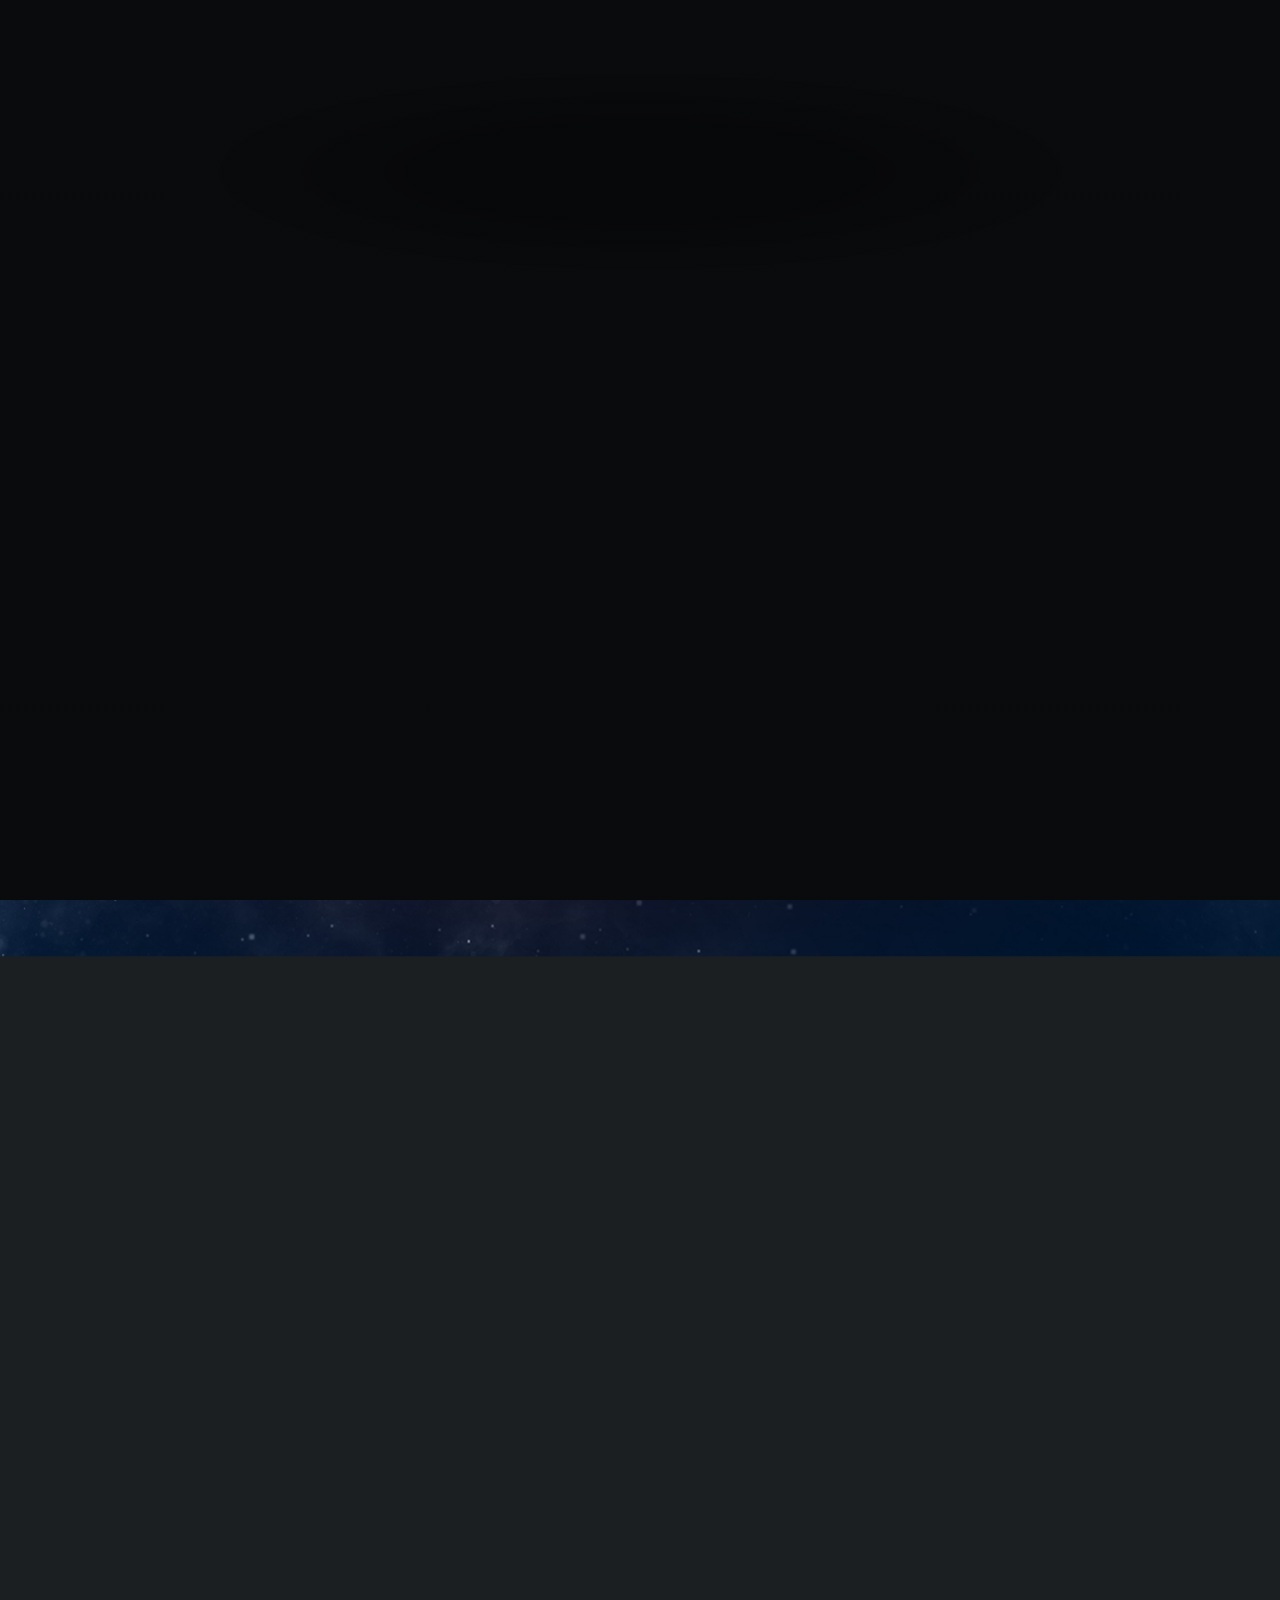
==== commit 7a3a7a31: "Update index.html" ====
--- a/index.html
+++ b/index.html
@@ -41,7 +41,7 @@
 								<li><a href="#status">Status</a></li>
 								<li><a href="#features">Features</a></li>
 								<li><a href="#signup">Sign Up</a></li>
-								<li><a href="#roadmap">Roadmap</a></li>
+								<li><a href="https://github.com/jmourne/Thing.pub/wiki">Documentation</a></li>
 								<li><a href="#about">About</a></li>
 								<!--<li><a href="#contact">Contact</a></li>-->
 								<!--<li><a href="#elements">Elements</a></li>-->
@@ -54,7 +54,7 @@
 
 						<!-- Status -->
 							<article id="status">
-								<h2 class="major">Status: Early Development</h2>
+								<h2 class="major">Status: Development</h2>
 								<span class="image main"><img src="images/pic01.jpg" alt="" /></span>
 								<p><i>Last Update: April 2026</i></p>
 								<p><strong>Active early development.</strong> My first protoype is complete, now I'm building to scale the system. Follow along on <a href="">substack</a> for regular updates.</p>
@@ -144,7 +144,7 @@
 								<h2 class="major">Join the Early Adopters</h2>
 								<p>I am building this platform for free. My goal is to create a permanent, secure home for authors to share their work without constant fear of IP theft. I’m bringing everything I have to the table, pro-bono, but I need a community of experts who believe in this mission as much as I do.<p>
 								<div style="text-align: center; width: 100%;">
-									<a href="https://tally.so/r/ZjY0bv?source=website" target="_blank" class="button primary">Complete the Survey</a>
+								    <script async data-uid="1d09d97c31" src="https://jules-mourne.kit.com/1d09d97c31/index.js"></script>
 								</div>
 								<hr>
 								<p>Just want the highlights? Subscribe on Substack for regular updates on progress, the Thing.pub podcast, and new feature reveals. <i>Early Adopters, you're automatically added.</i></p>
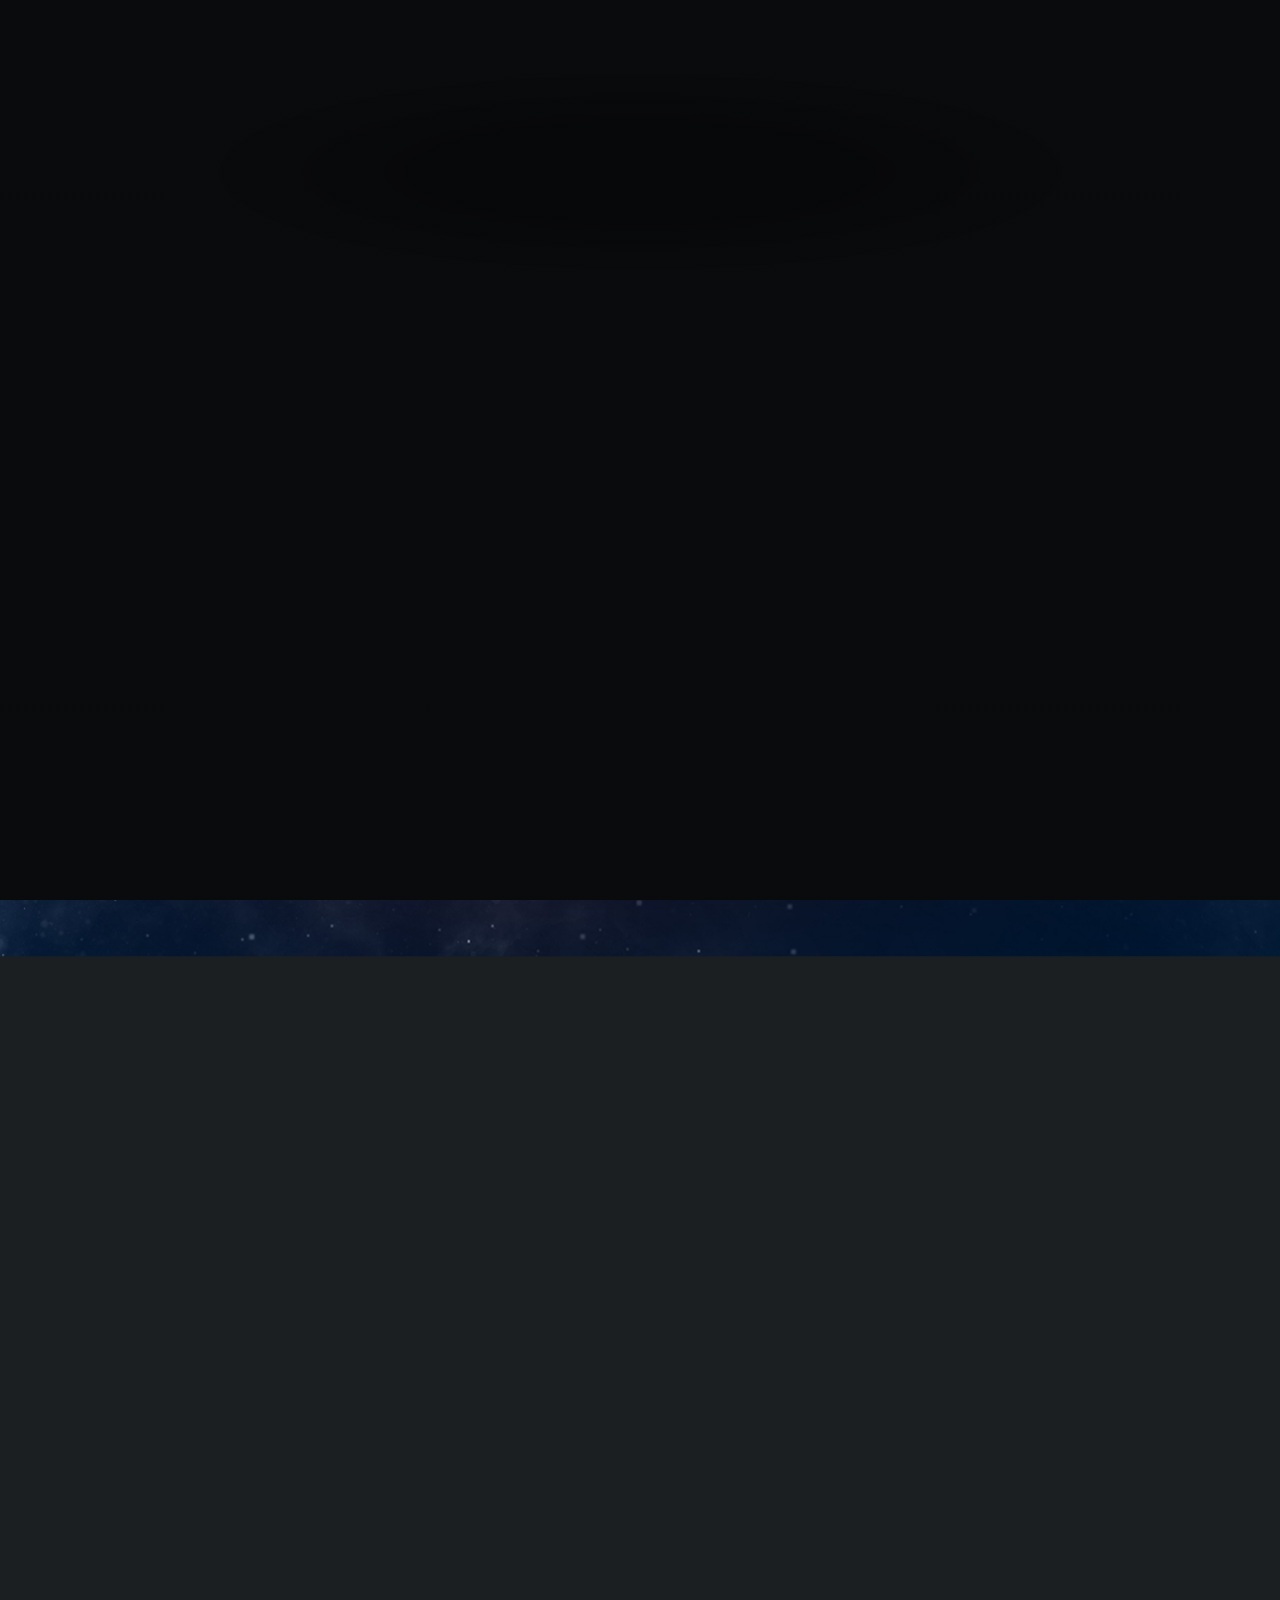
==== commit ce6dcc49: "Update index.html" ====
--- a/index.html
+++ b/index.html
@@ -144,7 +144,7 @@
 								<h2 class="major">Join the Early Adopters</h2>
 								<p>I am building this platform for free. My goal is to create a permanent, secure home for authors to share their work without constant fear of IP theft. I’m bringing everything I have to the table, pro-bono, but I need a community of experts who believe in this mission as much as I do.<p>
 								<div style="text-align: center; width: 100%;">
-								    <script async data-uid="1d09d97c31" src="https://jules-mourne.kit.com/1d09d97c31/index.js"></script>
+								    <a href="https://tally.so/r/ZjY0bv?source=website" target="_blank" class="button primary">Complete the Survey</a>
 								</div>
 								<hr>
 								<p>Just want the highlights? Subscribe on Substack for regular updates on progress, the Thing.pub podcast, and new feature reveals. <i>Early Adopters, you're automatically added.</i></p>
